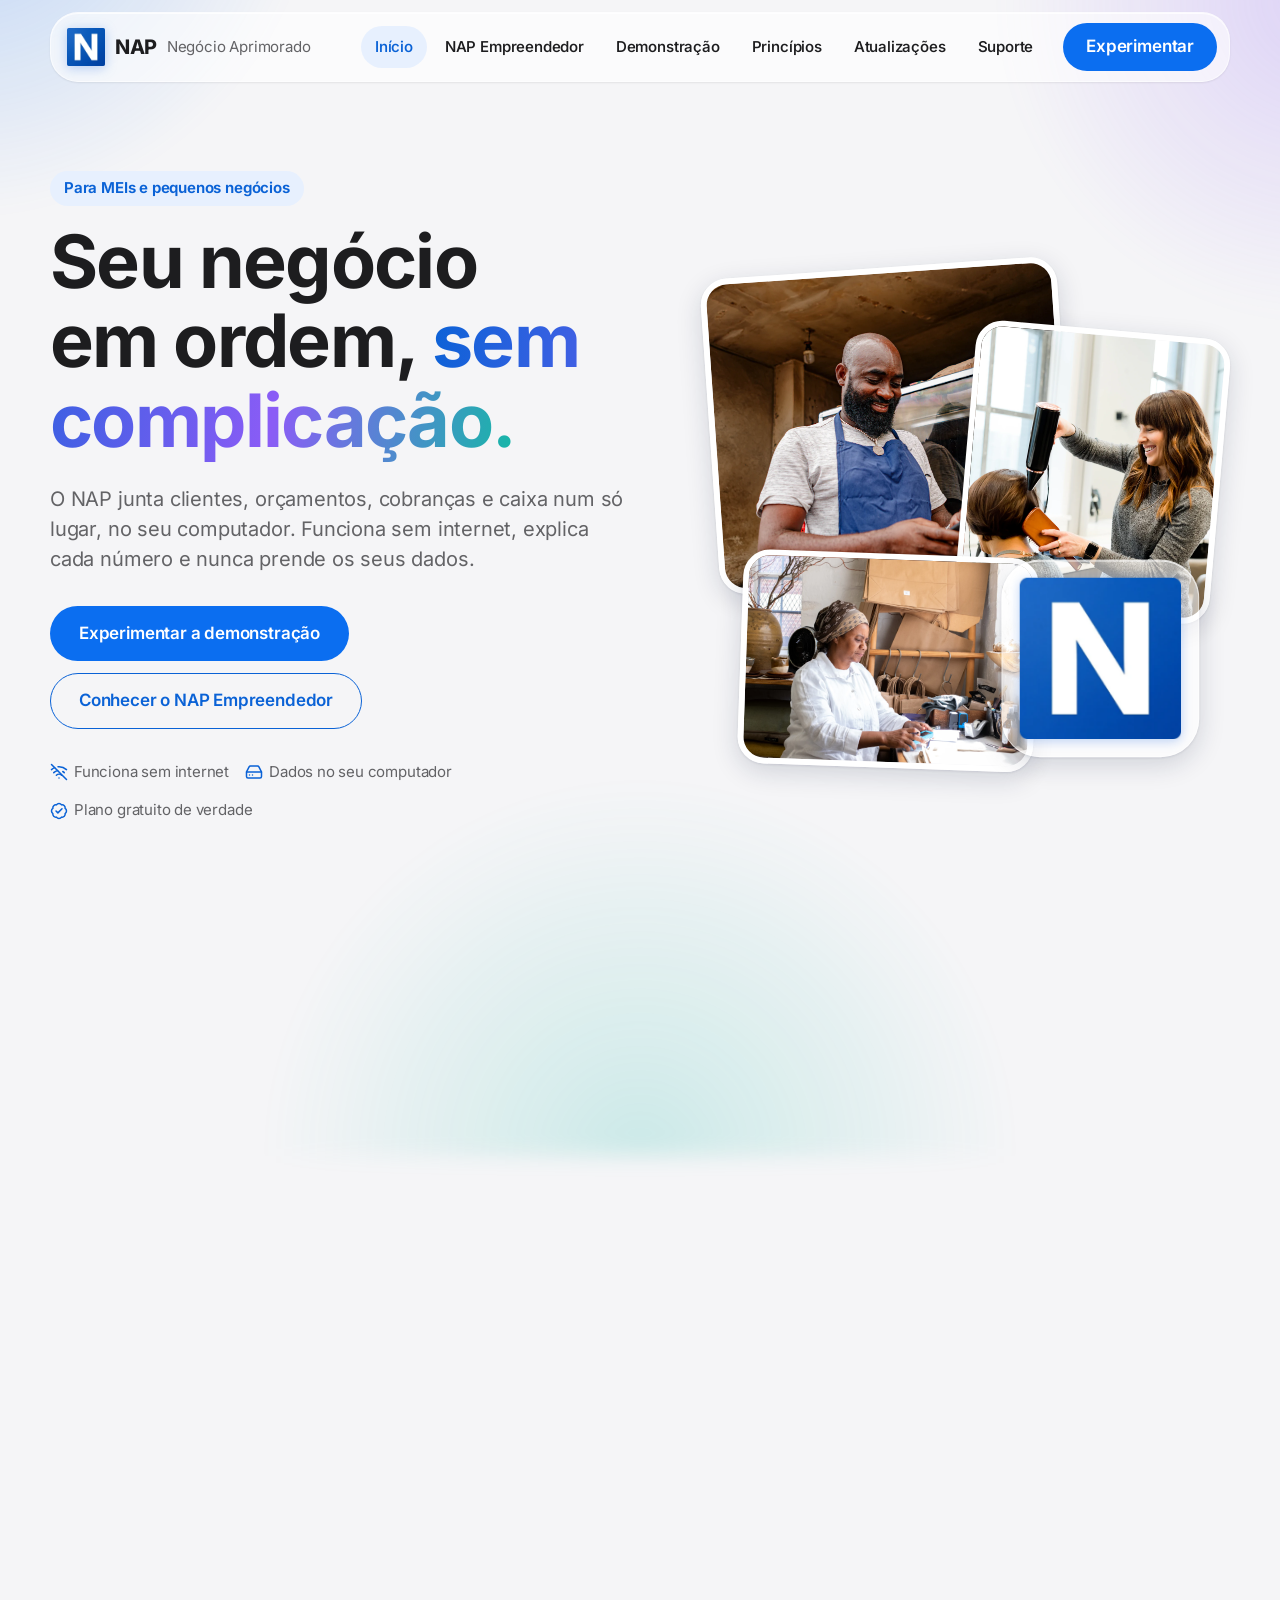
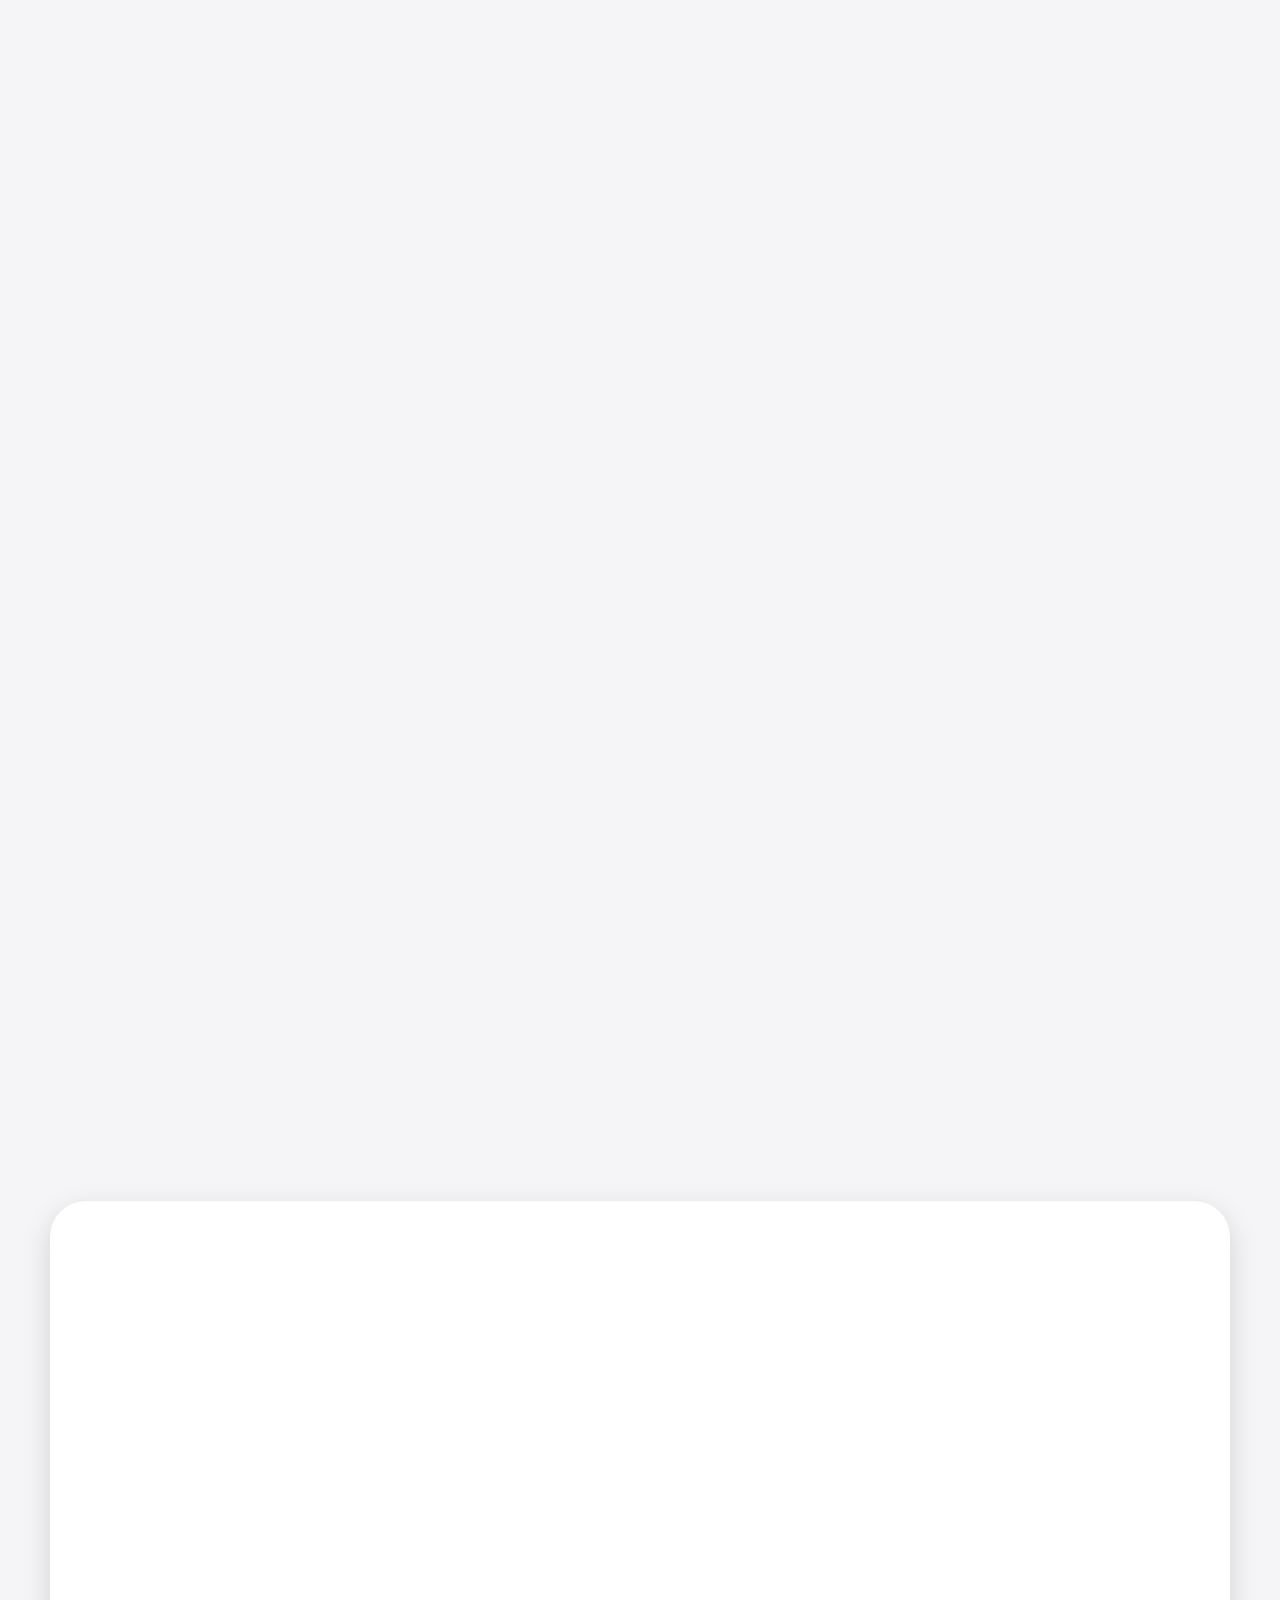
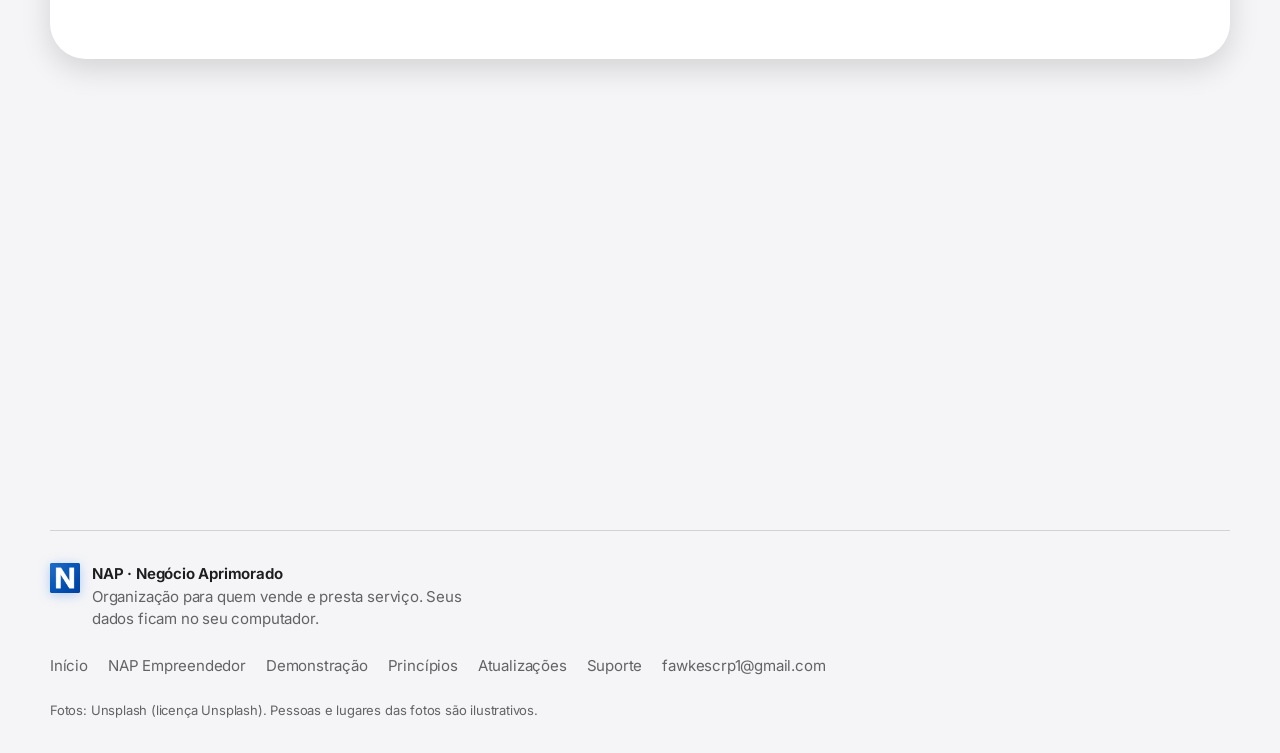
==== index.html @ 84f6a09a "Site do NAP (apresentacao, NAP Empreendedor, demonstracao em /demo/, principios, atualizacoes e supo" ====
<!doctype html>
<html lang="pt-BR">
  <head>
    <meta charset="UTF-8" />
    <meta http-equiv="Content-Security-Policy" content="default-src 'self'; script-src 'self' 'wasm-unsafe-eval' 'sha256-3RXKwsN7cC6IiYyDu8Ceg/vYCyErxrEmhCwcOzkN9+c='; style-src 'self'; style-src-attr 'unsafe-inline'; img-src 'self' data:; font-src 'self'; connect-src 'self'; worker-src 'self' blob:; object-src 'none'; base-uri 'none'; form-action 'self'" />
    <meta name="referrer" content="no-referrer" />
    <meta name="viewport" content="width=device-width, initial-scale=1, viewport-fit=cover" />
    <meta name="description" content="NAP, Negócio Aprimorado: clientes, orçamentos, cobranças e caixa para MEIs e pequenos negócios, no seu computador e sem complicação." />
    <meta name="color-scheme" content="light dark" />
    <meta name="theme-color" content="#f4f5f7" media="(prefers-color-scheme: light)" />
    <meta name="theme-color" content="#0d0e11" media="(prefers-color-scheme: dark)" />
    <link rel="icon" type="image/png" href="./favicon-64.png" />
    <link rel="apple-touch-icon" href="./apple-touch-icon.png" />
    <title>NAP · Negócio Aprimorado</title>
    <script>
      ;(function () {
        try {
          var escuro = window.matchMedia && window.matchMedia('(prefers-color-scheme: dark)').matches
          document.documentElement.dataset.theme = escuro ? 'dark' : 'light'
        } catch (e) {}
      })()
    </script>
    <script type="module" crossorigin src="./assets/index-DpT2tHZf.js"></script>
    <link rel="stylesheet" crossorigin href="./assets/index-BWjbmTb3.css">
  </head>
  <body>
    <div id="raiz"></div>
    <noscript>O site do NAP precisa de JavaScript. Ative o JavaScript no navegador e recarregue a página.</noscript>
  </body>
</html>
---- assets/index-BWjbmTb3.css ----
@font-face{font-family:Inter Variable;font-style:normal;font-display:swap;font-weight:100 900;src:url(./inter-latin-ext-wght-normal-DO1Apj_S.woff2)format("woff2-variations");unicode-range:U+100-2BA,U+2BD-2C5,U+2C7-2CC,U+2CE-2D7,U+2DD-2FF,U+304,U+308,U+329,U+1D00-1DBF,U+1E00-1E9F,U+1EF2-1EFF,U+2020,U+20A0-20AB,U+20AD-20C0,U+2113,U+2C60-2C7F,U+A720-A7FF}@font-face{font-family:Inter Variable;font-style:normal;font-display:swap;font-weight:100 900;src:url(./inter-latin-wght-normal-Dx4kXJAl.woff2)format("woff2-variations");unicode-range:U+??,U+131,U+152-153,U+2BB-2BC,U+2C6,U+2DA,U+2DC,U+304,U+308,U+329,U+2000-206F,U+20AC,U+2122,U+2191,U+2193,U+2212,U+2215,U+FEFF,U+FFFD}:root{--lightningcss-light:initial;--lightningcss-dark: ;color-scheme:light;--color-bg:#f5f5f7;--color-surface:#fff;--color-surface-2:#e8e8ed;--color-border:#d2d2d7;--color-border-strong:#7d7d82;--color-text:#1d1d1f;--color-text-muted:#636366;--color-accent:#0b6ef0;--color-accent-hover:#095bc7;--color-on-accent:#fff;--color-accent-text:#0a62d6;--color-accent-soft:#e7f0fe;--color-focus:#0b6ef0;--color-segment-active:#fff;--color-success:#0b6b3a;--color-success-bg:#e3f4ea;--color-warning:#7a4d00;--color-warning-bg:#fff1d1;--color-danger:#b3261e;--color-danger-bg:#fce8e6;--color-danger-solid:#b3261e;--color-on-danger:#fff;--color-info:#1b54b0;--color-info-bg:#e5eefb;--glass-bg:#ffffff94;--glass-border:#ffffff8c;--glass-highlight:#ffffffbf;--color-ambient-a:#b9d2ff;--color-ambient-b:#dccaff;--color-ambient-c:#b8ecdc;--shadow-sm:0 1px 2px #00000014;--shadow-md:0 10px 30px #00000024;--shadow-float:0 8px 28px #141e3c29, 0 1px 3px #141e3c1a;--font-sans:"Inter Variable", "Inter", -apple-system, BlinkMacSystemFont, "SF Pro Text", "Segoe UI Variable Text", "Segoe UI", system-ui, Roboto, "Helvetica Neue", Arial, sans-serif;--fs-xs:.8125rem;--fs-sm:.9375rem;--fs-md:1.0625rem;--fs-lg:1.3125rem;--fs-xl:1.75rem;--fs-title:2.125rem;--fs-display:2.5rem;--fs-number:2.5rem;--ls-body:-.011em;--ls-heading:-.022em;--sp-1:.25rem;--sp-2:.5rem;--sp-3:.75rem;--sp-4:1rem;--sp-5:1.5rem;--sp-6:2rem;--sp-7:3rem;--sp-8:4rem;--sp-card:1.5rem;--radius-sm:10px;--radius-md:16px;--radius-lg:24px;--radius-pill:980px;--ease:cubic-bezier(.4, 0, .6, 1);--ease-out:cubic-bezier(0, 0, .2, 1);--dur-fast:.24s;--dur:.32s;--dur-enter:.5s;--stagger:60ms;--ease-spring:cubic-bezier(.34, 1.56, .64, 1);--dur-press:90ms;--dur-pop:.42s;--tap:44px;--sidebar-w:264px;--sidebar-w-collapsed:88px;--topbar-h:52px;--bottomnav-h:60px;--content-max:64rem}:root[data-theme=dark]{--lightningcss-light: ;--lightningcss-dark:initial;color-scheme:dark;--color-bg:#000;--color-surface:#1c1c1e;--color-surface-2:#2c2c2e;--color-border:#38383a;--color-border-strong:#8e8e93;--color-text:#f5f5f7;--color-text-muted:#a1a1a6;--color-accent:#0b6ef0;--color-accent-hover:#095bc7;--color-on-accent:#fff;--color-accent-text:#4da3ff;--color-accent-soft:#0b2a52;--color-focus:#4da3ff;--color-segment-active:#636366;--color-success:#6fd9a0;--color-success-bg:#12291d;--color-warning:#f4c766;--color-warning-bg:#2e2410;--color-danger:#ff9c94;--color-danger-bg:#331715;--color-danger-solid:#ff8a80;--color-on-danger:#2b0a08;--color-info:#9cc3ff;--color-info-bg:#14253f;--glass-bg:#1c1c1e8c;--glass-border:#ffffff29;--glass-highlight:#ffffff38;--color-ambient-a:#0f3a7a;--color-ambient-b:#3b1f73;--color-ambient-c:#0b4a43;--shadow-sm:0 1px 2px #00000080;--shadow-md:0 10px 30px #0009;--shadow-float:0 10px 32px #0000008c, 0 1px 3px #00000080}.mascote{transform-origin:50% 100%;-webkit-user-select:none;user-select:none;will-change:transform;flex:none;place-items:center;display:inline-grid}.mascote img{pointer-events:none;filter:drop-shadow(0 2px 6px #0b5cde47);width:100%;height:100%;display:block}@media (prefers-reduced-motion:no-preference){.mascote img{animation:4.6s ease-in-out infinite mascote-flutua}.mascote--troca{animation:.52s cubic-bezier(.3,.7,.4,1) both mascote-troca}.mascote--dormindo:not(.mascote--troca){animation:3.2s ease-in-out infinite mascote-respira}.mascote:hover:not(.mascote--troca):not(.mascote--dormindo){animation:.9s ease-in-out infinite alternate mascote-atento}}@keyframes mascote-troca{0%{transform:scale(1)}22%{transform:scale(1.16,.8)translateY(2%)}42%{transform:scale(1.22,.72)translateY(3%)}62%{transform:scale(.86,1.18)translateY(-6%)}80%{transform:scale(1.06,.95)}to{transform:scale(1)}}@keyframes mascote-respira{50%{transform:scale(1.03,.96)}}@keyframes mascote-atento{to{transform:translateY(-4%)scale(.98,1.03)}}@keyframes mascote-flutua{0%,to{translate:0 2%;rotate:-1.2deg}50%{translate:0 -6%;rotate:1.2deg}}*,:before,:after{box-sizing:border-box}html{-webkit-text-size-adjust:100%;scroll-padding-top:96px}body{background:var(--color-bg);min-height:100vh;color:var(--color-text);font-family:var(--font-sans);font-size:var(--fs-md);letter-spacing:var(--ls-body);-webkit-font-smoothing:antialiased;margin:0;line-height:1.5;overflow-x:hidden}body:before{content:"";z-index:-1;background:radial-gradient(40vmax 40vmax at 12% 8%, color-mix(in srgb, var(--color-accent) 26%, transparent), transparent 70%), radial-gradient(36vmax 36vmax at 88% 18%, #8b5cf638, transparent 70%), radial-gradient(42vmax 42vmax at 50% 100%, #14b8a62e, transparent 70%);filter:blur(10px);position:fixed;inset:-20vmax}@media (prefers-reduced-motion:no-preference){body:before{animation:28s ease-in-out infinite alternate manchas}}@keyframes manchas{to{transform:translate(3vmax,-2vmax)scale(1.06)}}h1,h2,h3,summary{text-wrap:balance}body{text-wrap:pretty}h1,h2,h3{letter-spacing:var(--ls-heading);margin:0;line-height:1.08}h1{font-size:clamp(2.4rem,6.2vw,4.6rem);font-weight:700}h2{font-size:clamp(1.7rem,3.6vw,2.6rem);font-weight:700}h3{font-size:1.15rem;font-weight:650}p{margin:0}a{color:var(--color-accent-text)}img{max-width:100%}.oculto{clip:rect(0 0 0 0);white-space:nowrap;width:1px;height:1px;position:absolute;overflow:hidden}.pular{z-index:100;background:var(--color-accent);color:var(--color-on-accent);border-radius:12px;padding:10px 16px;position:absolute;top:-60px;left:12px}.pular:focus{top:12px}:focus-visible{outline:3px solid var(--color-focus);outline-offset:3px}.destaque{background:linear-gradient(100deg, var(--color-accent-text), #8b5cf6 60%, #14b8a6);color:#0000;-webkit-background-clip:text;background-clip:text}.topo{z-index:50;align-items:center;gap:var(--sp-4);border:1px solid var(--glass-border);background:var(--glass-bg);-webkit-backdrop-filter:blur(22px)saturate(1.6);width:min(1180px,100% - 24px);box-shadow:inset 0 1px 0 var(--glass-highlight), var(--shadow-sm);border-radius:28px;margin:12px auto 0;padding:10px 12px 10px 16px;transition:box-shadow .24s;display:flex;position:sticky;top:12px}.topo--rolou{box-shadow:inset 0 1px 0 var(--glass-highlight), var(--shadow-float)}.marca{color:var(--color-text);align-items:center;gap:10px;text-decoration:none;display:inline-flex}.marca__nome{letter-spacing:-.02em;font-size:1.25rem;font-weight:750}.marca__sub{color:var(--color-text-muted);font-size:var(--fs-sm)}.menu{gap:4px;margin-left:auto;display:flex}.menu__item{color:var(--color-text);font-size:var(--fs-sm);white-space:nowrap;border-radius:999px;padding:10px 14px;font-weight:550;text-decoration:none;transition:background-color .2s,color .2s}@media (min-width:1061px) and (max-width:1180px){.menu__item{padding:10px}}.menu__item:hover{background:color-mix(in srgb, var(--color-text) 8%, transparent)}.menu__item[aria-current=page]{background:var(--color-accent-soft);color:var(--color-accent-text)}.topo__abrir{width:44px;height:44px;color:var(--color-text);cursor:pointer;background:0 0;border:0;border-radius:999px;place-items:center;margin-left:auto;display:none}@media (max-width:980px){.marca__sub{display:none}}@media (max-width:1060px){.topo{flex-wrap:wrap}.topo__abrir{display:grid}.topo .topo__acao{display:none}.menu{flex-direction:column;flex-basis:100%;margin:4px 0 2px;display:none}.topo--aberto .menu{display:flex}.menu__item{font-size:var(--fs-md);padding:14px 16px}}.botao{min-height:44px;font-size:var(--fs-md);text-align:center;cursor:pointer;border:1px solid #0000;border-radius:999px;justify-content:center;align-items:center;gap:8px;padding:10px 22px;font-weight:600;text-decoration:none;transition:transform .42s cubic-bezier(.34,1.56,.64,1),box-shadow .24s,background-color .24s;display:inline-flex}.botao--grande{min-height:54px;padding:14px 28px;font-size:1.06rem}.botao--primario{background:var(--color-accent);color:var(--color-on-accent)}.botao--secundario{border-color:var(--color-accent-text);color:var(--color-accent-text)}@media (prefers-reduced-motion:no-preference){.botao:hover{transform:translateY(-2px)}.botao--primario:hover{box-shadow:0 12px 28px -10px color-mix(in srgb, var(--color-accent) 75%, transparent)}.botao:active{transition-duration:90ms;transform:scale(.95)}}.acoes{gap:var(--sp-3);flex-wrap:wrap;display:flex}.acoes--centro{justify-content:center}.selo{margin-bottom:var(--sp-4);background:var(--color-accent-soft);color:var(--color-accent-text);font-size:var(--fs-sm);border-radius:999px;padding:6px 14px;font-weight:650;display:inline-block}main{outline:none;width:min(1180px,100% - 32px);margin:0 auto}.heroi{grid-template-columns:1.1fr 1fr;align-items:center;gap:clamp(2rem,5vw,4rem);min-height:min(760px,100vh - 90px);padding:clamp(3rem,7vw,6rem) 0 3rem;display:grid}.heroi__lead,.cabeca__lead,.faixa__lead{max-width:38rem;margin-top:var(--sp-5);color:var(--color-text-muted);font-size:clamp(1.05rem,1.6vw,1.25rem)}.heroi .acoes{margin-top:var(--sp-6)}.garantias{gap:var(--sp-4);margin:var(--sp-6) 0 0;color:var(--color-text-muted);font-size:var(--fs-sm);flex-wrap:wrap;padding:0;list-style:none;display:flex}.garantias li{align-items:center;gap:6px;display:inline-flex}.garantias svg{color:var(--color-accent-text)}.heroi__palco{aspect-ratio:1;justify-self:center;width:100%;max-width:560px;position:relative}.foto{object-fit:cover;border:6px solid var(--color-surface);box-shadow:var(--shadow-float);border-radius:28px;position:absolute}.foto--a{width:70%;height:62%;top:0;left:0;transform:rotate(-4deg)}.foto--b{width:50%;height:56%;top:12%;right:0;transform:rotate(5deg)}.foto--c{width:58%;height:42%;bottom:2%;left:6%;transform:rotate(2deg)}@media (prefers-reduced-motion:no-preference){.foto--a{animation:9s ease-in-out infinite alternate flutua}.foto--b{animation:11s ease-in-out -3s infinite alternate flutua}.foto--c{animation:10s ease-in-out -6s infinite alternate flutua}}@keyframes flutua{to{translate:0 -12px}}.heroi__mascote{border:1px solid var(--glass-border);background:var(--glass-bg);-webkit-backdrop-filter:blur(20px)saturate(1.5);box-shadow:inset 0 1px 0 var(--glass-highlight), var(--shadow-float);border-radius:40px;place-items:center;padding:18px;display:grid;position:absolute;bottom:4%;right:4%}@media (max-width:860px){.heroi{grid-template-columns:1fr;min-height:auto;padding-top:2.5rem}.heroi__palco{max-width:440px}}.cabeca{text-align:center;max-width:52rem;margin:0 auto;padding:clamp(3rem,8vw,6rem) 0 2rem}.cabeca .cabeca__lead{margin-inline:auto}.cabeca .acoes{margin-top:var(--sp-6)}.secao{padding:clamp(2.5rem,6vw,4.5rem) 0}.secao>h2{margin-bottom:var(--sp-6);text-align:center}.secao--estreita{max-width:52rem;margin:0 auto}.faixa{text-align:center;padding:clamp(2.5rem,6vw,4.5rem) 0}.faixa__lead{margin-inline:auto}.mosaico{gap:var(--sp-4);margin-top:var(--sp-7);grid-template-columns:repeat(4,1fr);display:grid}.mosaico img{aspect-ratio:3/4;object-fit:cover;width:100%;box-shadow:var(--shadow-md);border-radius:24px}.mosaico img:nth-child(2n){margin-top:2.5rem}@media (max-width:760px){.mosaico{grid-template-columns:repeat(2,1fr)}}.cartoes{gap:var(--sp-4);grid-template-columns:repeat(auto-fit,minmax(min(100%,20rem),1fr));display:grid}.cartoes--4{grid-template-columns:repeat(auto-fit,minmax(min(100%,15rem),1fr))}.cartao{gap:var(--sp-3);border:1px solid var(--color-border);background:var(--color-surface);box-shadow:var(--shadow-sm);border-radius:24px;flex-direction:column;padding:1.6rem;transition:transform .42s cubic-bezier(.34,1.56,.64,1),box-shadow .24s,opacity .7s cubic-bezier(.2,.8,.2,1),filter .7s cubic-bezier(.2,.8,.2,1);display:flex}@media (prefers-reduced-motion:no-preference){.cartao:hover{box-shadow:var(--shadow-float);transform:translateY(-4px)}}.cartao p{color:var(--color-text-muted);font-size:var(--fs-sm)}.cartao .botao{align-self:flex-start;margin-top:auto}.cartao--destaque{border-color:color-mix(in srgb, var(--color-accent) 45%, var(--color-border));background:linear-gradient(160deg, var(--color-accent-soft), var(--color-surface) 70%)}.cartao__icone{background:linear-gradient(140deg, var(--color-accent), #6d5df6);color:#fff;width:48px;height:48px;box-shadow:0 10px 22px -12px var(--color-accent);border-radius:16px;place-items:center;display:grid}.passos{gap:var(--sp-5);grid-template-columns:repeat(3,1fr);margin:0;padding:0;list-style:none;display:grid}.passos li{gap:var(--sp-2);background:var(--color-surface);border-radius:24px;flex-direction:column;padding:1.6rem;display:flex}.passos p{color:var(--color-text-muted)}.passos__n{width:44px;height:44px;margin-bottom:var(--sp-2);background:var(--color-accent);color:var(--color-on-accent);border-radius:999px;place-items:center;font-weight:750;display:grid}@media (max-width:760px){.passos{grid-template-columns:1fr}}.banda{background:var(--color-surface);box-shadow:var(--shadow-md);border-radius:36px;grid-template-columns:1fr 1fr;align-items:center;gap:clamp(1.5rem,5vw,4rem);margin:clamp(2rem,5vw,4rem) 0;padding:clamp(1.25rem,3vw,2rem);display:grid}.banda img{aspect-ratio:4/3;object-fit:cover;border-radius:26px;width:100%}.banda>div{align-items:flex-start;gap:var(--sp-4);flex-direction:column;display:flex}.banda h2{align-items:center;gap:10px;display:inline-flex}.banda p{color:var(--color-text-muted)}.banda--invertida img{order:2}.nota{font-size:var(--fs-sm)}@media (max-width:760px){.banda{grid-template-columns:1fr}.banda--invertida img{order:0}}.lista-check,.lista-numerada{color:var(--color-text);gap:10px;margin:0;padding-left:1.3rem;display:grid}.lista-check li::marker{content:"✓  ";color:var(--color-accent-text);font-weight:700}.chamada{align-items:center;gap:var(--sp-4);background:linear-gradient(135deg, var(--color-accent), #6d5df6 60%, #0ea5a4);color:#fff;text-align:center;border-radius:40px;flex-direction:column;margin:clamp(2rem,5vw,4rem) 0;padding:clamp(2.5rem,6vw,4.5rem) 1.5rem;display:flex}.chamada p{opacity:.92;max-width:36rem}.chamada .botao--primario{color:#0b4fc2;background:#fff}.tabela{border:1px solid var(--color-border);background:var(--color-surface);border-radius:24px;overflow-x:auto}.tabela table{border-collapse:collapse;width:100%}.tabela th,.tabela td{border-bottom:1px solid var(--color-border);text-align:left;padding:14px 18px}.tabela td{text-align:center}.tabela thead th{color:var(--color-text-muted);font-size:var(--fs-sm)}.tabela thead th:not(:first-child){text-align:center}.tabela tbody th{font-weight:500}.tabela tr:last-child th,.tabela tr:last-child td{border-bottom:0}.tabela svg[aria-label=Incluído]{color:var(--color-success)}.tabela svg[aria-label=Não\ incluído]{color:var(--color-text-muted)}@media (max-width:600px){.tabela th,.tabela td{font-size:var(--fs-sm);padding:10px 8px}.tabela thead th:not(:first-child){font-size:.72rem}}.perguntas{gap:var(--sp-3);display:grid}.perguntas details{border:1px solid var(--color-border);background:var(--color-surface);border-radius:20px;transition:opacity .7s cubic-bezier(.2,.8,.2,1),filter .7s cubic-bezier(.2,.8,.2,1),transform .7s cubic-bezier(.2,.8,.2,1)}.perguntas summary{cursor:pointer;padding:18px 22px;font-weight:600;list-style:none}.perguntas summary:after{content:"+";float:right;color:var(--color-accent-text);font-size:1.3rem;line-height:1;transition:transform .3s cubic-bezier(.34,1.56,.64,1)}.perguntas details[open] summary:after{transform:rotate(45deg)}.perguntas details p{color:var(--color-text-muted);padding:0 22px 20px}.rodape{justify-content:space-between;gap:var(--sp-5);width:min(1180px,100% - 32px);padding-top:var(--sp-6);border-top:1px solid var(--color-border);color:var(--color-text-muted);font-size:var(--fs-sm);flex-wrap:wrap;margin:clamp(3rem,7vw,5rem) auto 2rem;display:flex}.rodape__marca{align-items:flex-start;gap:12px;max-width:26rem;display:flex}.rodape__nome{color:var(--color-text);font-weight:650}.rodape__links{flex-wrap:wrap;gap:8px 20px;display:flex}.rodape__links a{color:var(--color-text-muted);text-decoration:none}.rodape__links a:hover{color:var(--color-text)}.rodape__credito{font-size:var(--fs-xs);flex-basis:100%}@media (prefers-reduced-motion:no-preference){.pagina{animation:.64s cubic-bezier(.2,.8,.2,1) both blur-entra}.pagina--saindo{animation:.26s cubic-bezier(.4,0,1,1) both blur-sai}[data-revelar]{opacity:0;filter:blur(14px);transition:opacity .76s cubic-bezier(.2,.8,.2,1),filter .76s cubic-bezier(.2,.8,.2,1),transform .9s cubic-bezier(.2,.9,.25,1);transform:translateY(22px)scale(.985)}[data-revelar].visivel{opacity:1;filter:none;transform:none}.cartao.visivel:hover{transition-duration:.76s,.76s,.42s;transform:translateY(-4px)}.heroi__palco[data-revelar]{transform:translateY(26px)scale(.96)}}@keyframes blur-entra{0%{opacity:0;filter:blur(16px);transform:translateY(18px)}to{opacity:1;filter:none;transform:none}}@keyframes blur-sai{to{opacity:0;filter:blur(14px);transform:translateY(-10px)scale(.99)}}.tempo{gap:22px;margin:0;padding:0 0 0 22px;list-style:none;display:grid;position:relative}.tempo:before{content:"";background:linear-gradient(var(--color-accent), color-mix(in srgb, var(--color-accent) 10%, transparent));border-radius:2px;width:2px;position:absolute;top:8px;bottom:8px;left:5px}.tempo__item{border:1px solid var(--color-border);background:var(--color-surface);border-radius:24px;gap:12px;padding:24px;display:grid;position:relative}.tempo__item:before{content:"";background:var(--color-accent);width:12px;height:12px;box-shadow:0 0 0 5px var(--color-accent-soft);border-radius:50%;position:absolute;top:30px;left:-23px}.tempo__item h2{font-size:clamp(1.25rem,2.6vw,1.6rem)}.tempo__cabeca{color:var(--color-text-muted);font-size:var(--fs-sm);flex-wrap:wrap;align-items:center;gap:8px 14px;display:flex}.tempo__versao{background:var(--color-accent-soft);color:var(--color-accent-text);border-radius:999px;align-items:center;gap:6px;padding:4px 12px;font-weight:650;display:inline-flex}.tempo__lista{gap:8px;margin:0;padding-left:1.2rem;display:grid}.tempo__dados{flex-wrap:wrap;gap:8px;margin:0;padding:0;list-style:none;display:flex}.tempo__dados li{border:1px solid var(--color-border);color:var(--color-text-muted);font-size:var(--fs-sm);border-radius:999px;padding:4px 12px}@media (max-width:600px){.tempo__item{padding:18px}}
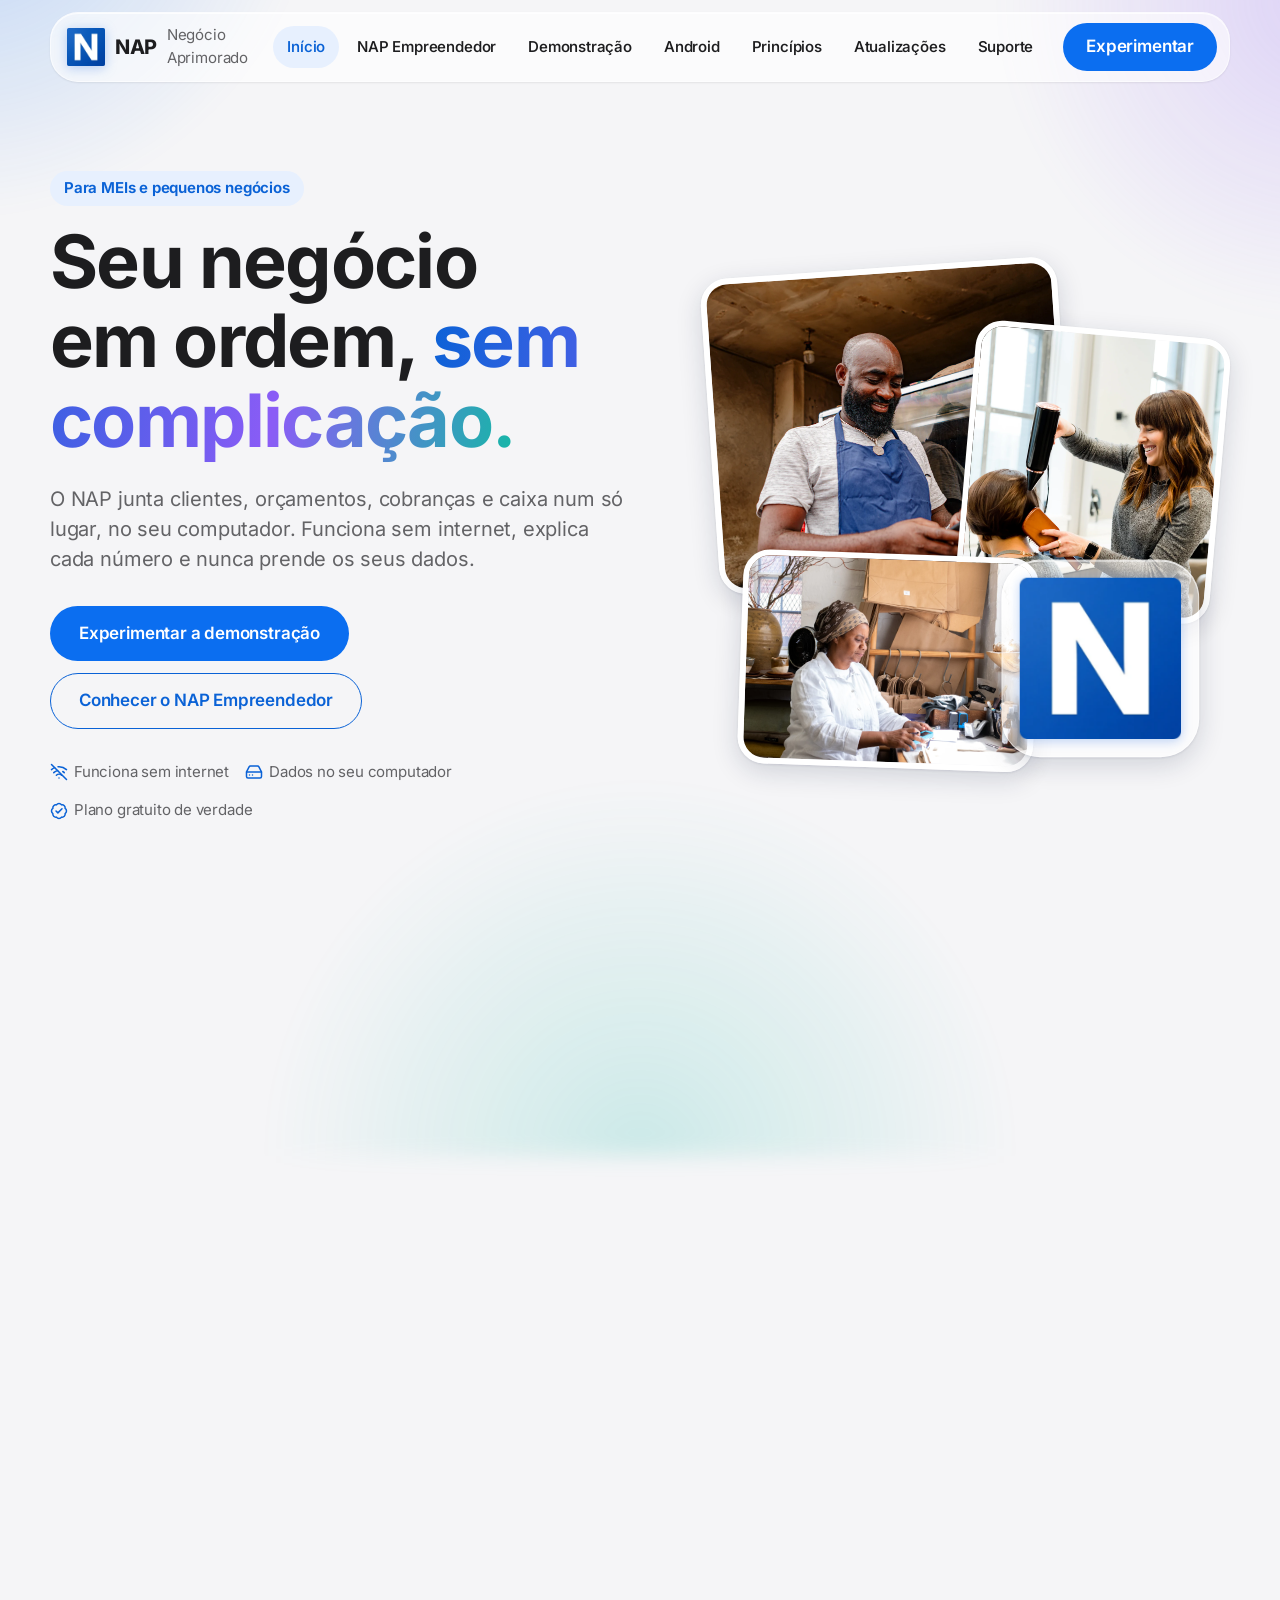
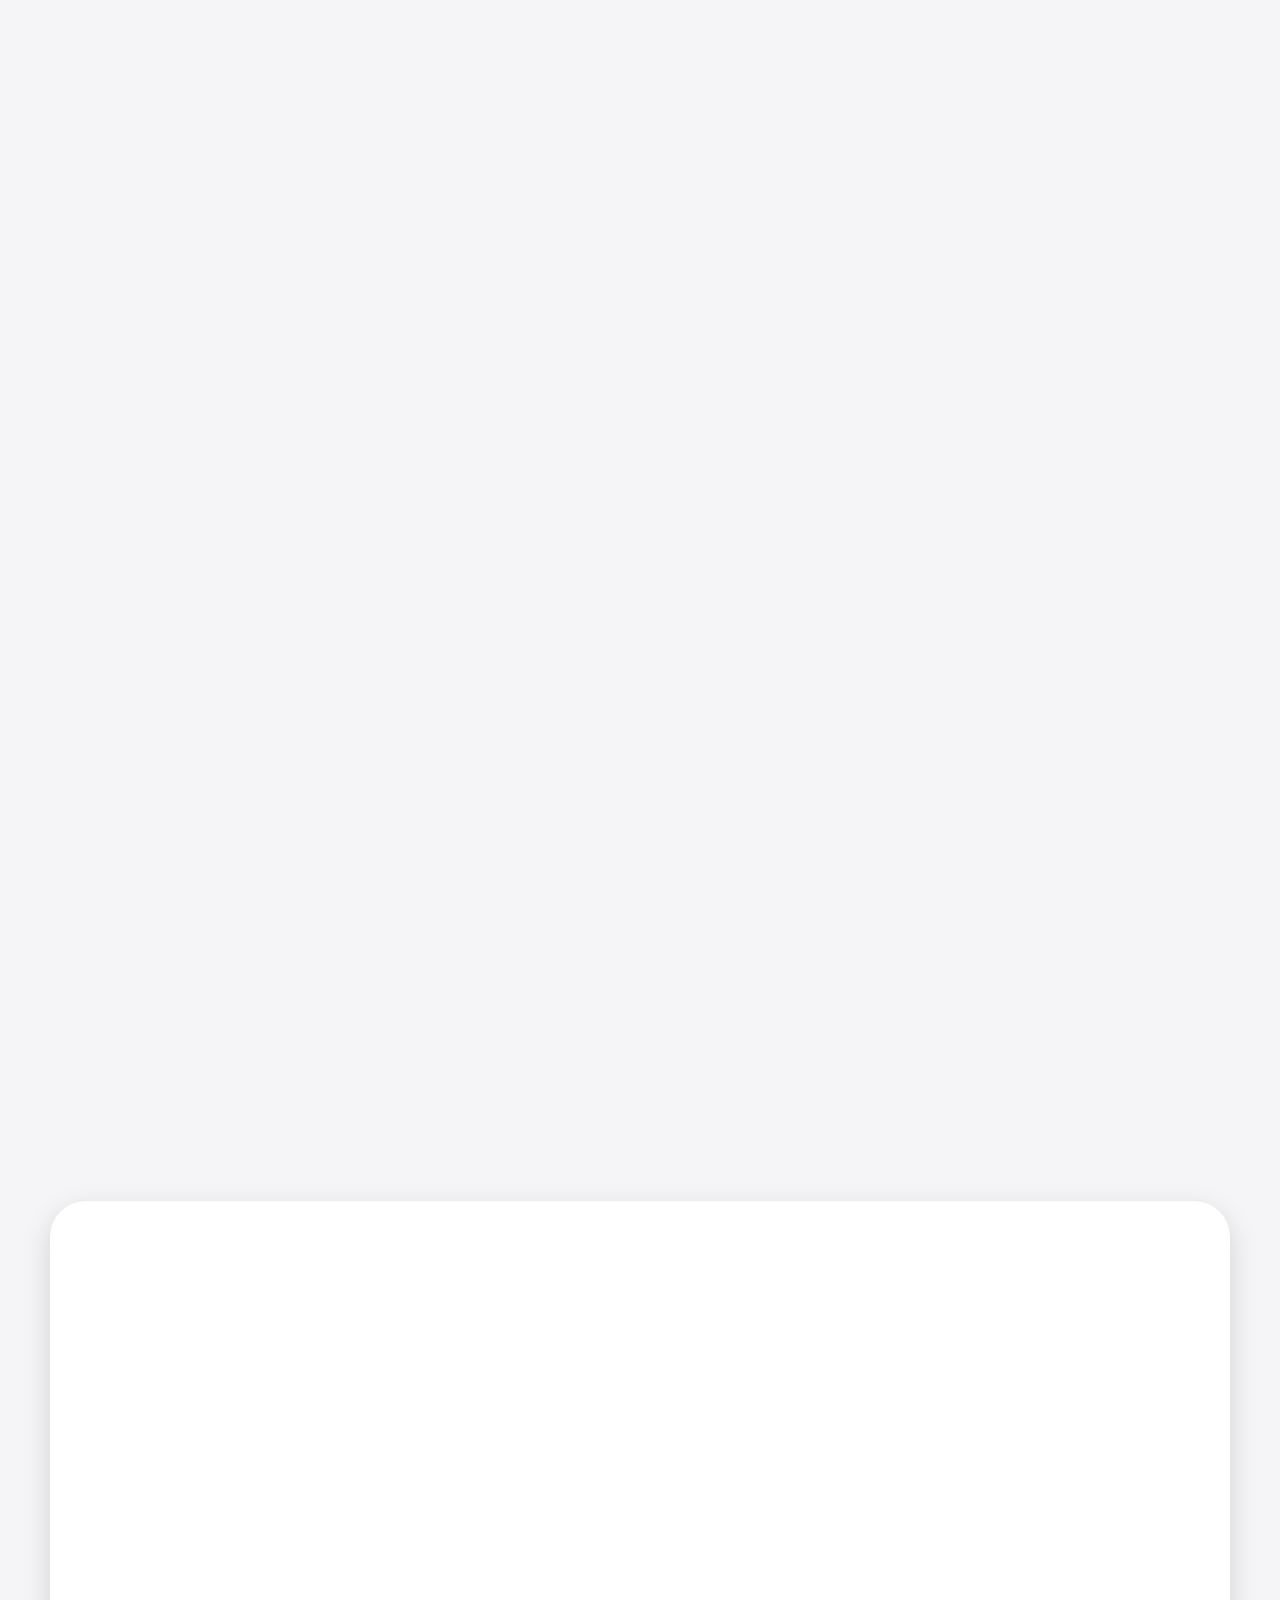
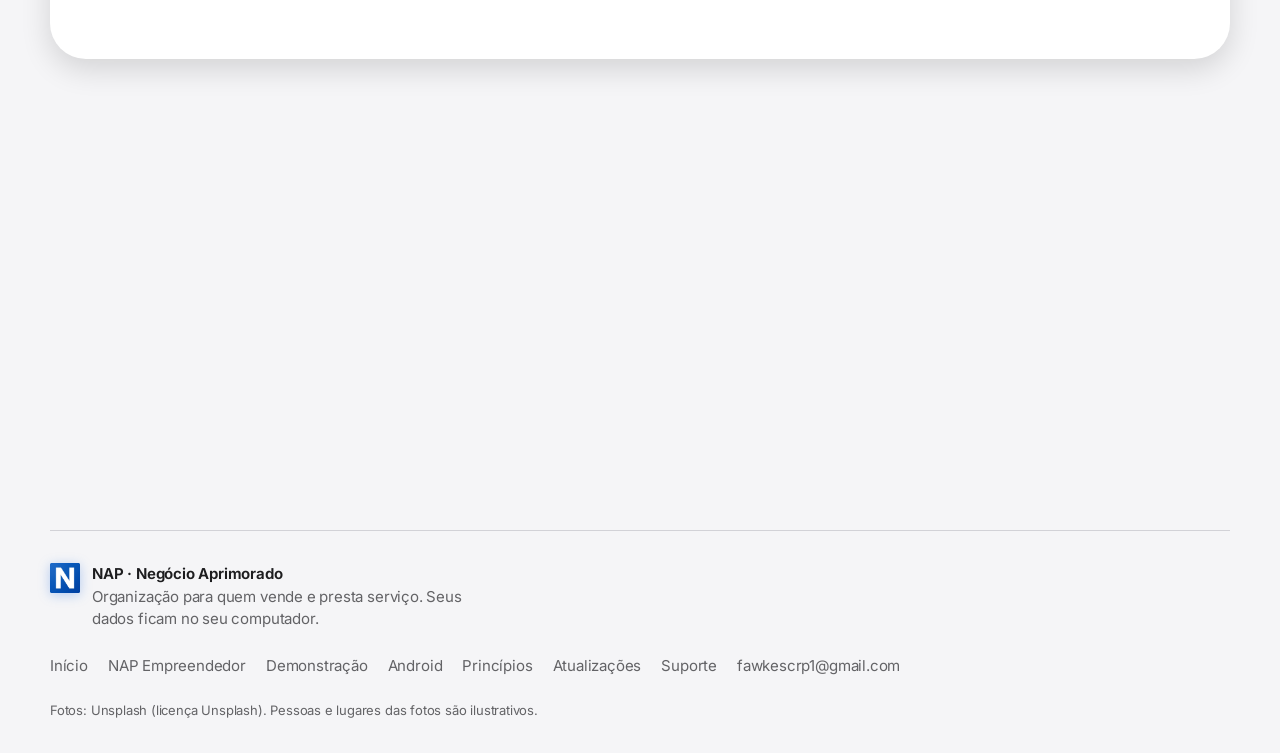
==== commit 689bcda9: "Site: aba Android (em breve, com telas em moldura de celular), atualizacoes 0.7.2 e reacao ao mouse " ====
--- a/index.html
+++ b/index.html
@@ -20,8 +20,8 @@
         } catch (e) {}
       })()
     </script>
-    <script type="module" crossorigin src="./assets/index-DpT2tHZf.js"></script>
-    <link rel="stylesheet" crossorigin href="./assets/index-BWjbmTb3.css">
+    <script type="module" crossorigin src="./assets/index-D03T4zHF.js"></script>
+    <link rel="stylesheet" crossorigin href="./assets/index-DUmxbZgq.css">
   </head>
   <body>
     <div id="raiz"></div>
--- a/assets/index-DUmxbZgq.css
+++ b/assets/index-DUmxbZgq.css
@@ -0,0 +1 @@
+@font-face{font-family:Inter Variable;font-style:normal;font-display:swap;font-weight:100 900;src:url(./inter-latin-ext-wght-normal-DO1Apj_S.woff2)format("woff2-variations");unicode-range:U+100-2BA,U+2BD-2C5,U+2C7-2CC,U+2CE-2D7,U+2DD-2FF,U+304,U+308,U+329,U+1D00-1DBF,U+1E00-1E9F,U+1EF2-1EFF,U+2020,U+20A0-20AB,U+20AD-20C0,U+2113,U+2C60-2C7F,U+A720-A7FF}@font-face{font-family:Inter Variable;font-style:normal;font-display:swap;font-weight:100 900;src:url(./inter-latin-wght-normal-Dx4kXJAl.woff2)format("woff2-variations");unicode-range:U+??,U+131,U+152-153,U+2BB-2BC,U+2C6,U+2DA,U+2DC,U+304,U+308,U+329,U+2000-206F,U+20AC,U+2122,U+2191,U+2193,U+2212,U+2215,U+FEFF,U+FFFD}:root{--lightningcss-light:initial;--lightningcss-dark: ;color-scheme:light;--color-bg:#f5f5f7;--color-surface:#fff;--color-surface-2:#e8e8ed;--color-border:#d2d2d7;--color-border-strong:#7d7d82;--color-text:#1d1d1f;--color-text-muted:#636366;--color-accent:#0b6ef0;--color-accent-hover:#095bc7;--color-on-accent:#fff;--color-accent-text:#0a62d6;--color-accent-soft:#e7f0fe;--color-focus:#0b6ef0;--color-segment-active:#fff;--color-success:#0b6b3a;--color-success-bg:#e3f4ea;--color-warning:#7a4d00;--color-warning-bg:#fff1d1;--color-danger:#b3261e;--color-danger-bg:#fce8e6;--color-danger-solid:#b3261e;--color-on-danger:#fff;--color-info:#1b54b0;--color-info-bg:#e5eefb;--glass-bg:#ffffff94;--glass-border:#ffffff8c;--glass-highlight:#ffffffbf;--color-ambient-a:#b9d2ff;--color-ambient-b:#dccaff;--color-ambient-c:#b8ecdc;--shadow-sm:0 1px 2px #00000014;--shadow-md:0 10px 30px #00000024;--shadow-float:0 8px 28px #141e3c29, 0 1px 3px #141e3c1a;--font-sans:"Inter Variable", "Inter", -apple-system, BlinkMacSystemFont, "SF Pro Text", "Segoe UI Variable Text", "Segoe UI", system-ui, Roboto, "Helvetica Neue", Arial, sans-serif;--fs-xs:.8125rem;--fs-sm:.9375rem;--fs-md:1.0625rem;--fs-lg:1.3125rem;--fs-xl:1.75rem;--fs-title:2.125rem;--fs-display:2.5rem;--fs-number:2.5rem;--ls-body:-.011em;--ls-heading:-.022em;--sp-1:.25rem;--sp-2:.5rem;--sp-3:.75rem;--sp-4:1rem;--sp-5:1.5rem;--sp-6:2rem;--sp-7:3rem;--sp-8:4rem;--sp-card:1.5rem;--radius-sm:10px;--radius-md:16px;--radius-lg:24px;--radius-pill:980px;--ease:cubic-bezier(.4, 0, .6, 1);--ease-out:cubic-bezier(0, 0, .2, 1);--dur-fast:.24s;--dur:.32s;--dur-enter:.5s;--stagger:60ms;--ease-spring:cubic-bezier(.34, 1.56, .64, 1);--dur-press:90ms;--dur-pop:.42s;--tap:44px;--sidebar-w:264px;--sidebar-w-collapsed:88px;--topbar-h:52px;--bottomnav-h:60px;--content-max:64rem}:root[data-theme=dark]{--lightningcss-light: ;--lightningcss-dark:initial;color-scheme:dark;--color-bg:#000;--color-surface:#1c1c1e;--color-surface-2:#2c2c2e;--color-border:#38383a;--color-border-strong:#8e8e93;--color-text:#f5f5f7;--color-text-muted:#a1a1a6;--color-accent:#0b6ef0;--color-accent-hover:#095bc7;--color-on-accent:#fff;--color-accent-text:#4da3ff;--color-accent-soft:#0b2a52;--color-focus:#4da3ff;--color-segment-active:#636366;--color-success:#6fd9a0;--color-success-bg:#12291d;--color-warning:#f4c766;--color-warning-bg:#2e2410;--color-danger:#ff9c94;--color-danger-bg:#331715;--color-danger-solid:#ff8a80;--color-on-danger:#2b0a08;--color-info:#9cc3ff;--color-info-bg:#14253f;--glass-bg:#1c1c1e8c;--glass-border:#ffffff29;--glass-highlight:#ffffff38;--color-ambient-a:#0f3a7a;--color-ambient-b:#3b1f73;--color-ambient-c:#0b4a43;--shadow-sm:0 1px 2px #00000080;--shadow-md:0 10px 30px #0009;--shadow-float:0 10px 32px #0000008c, 0 1px 3px #00000080}.mascote{transform-origin:50% 100%;-webkit-user-select:none;user-select:none;will-change:transform;flex:none;place-items:center;display:inline-grid}.mascote img{pointer-events:none;filter:drop-shadow(0 2px 6px #0b5cde47);width:100%;height:100%;display:block}@media (prefers-reduced-motion:no-preference){.mascote img{animation:4.6s ease-in-out infinite mascote-flutua}.mascote--troca{animation:.52s cubic-bezier(.3,.7,.4,1) both mascote-troca}.mascote--dormindo:not(.mascote--troca){animation:3.2s ease-in-out infinite mascote-respira}.mascote:hover:not(.mascote--troca):not(.mascote--dormindo){animation:.9s ease-in-out infinite alternate mascote-atento}}@keyframes mascote-troca{0%{transform:scale(1)}22%{transform:scale(1.16,.8)translateY(2%)}42%{transform:scale(1.22,.72)translateY(3%)}62%{transform:scale(.86,1.18)translateY(-6%)}80%{transform:scale(1.06,.95)}to{transform:scale(1)}}@keyframes mascote-respira{50%{transform:scale(1.03,.96)}}@keyframes mascote-atento{to{transform:translateY(-4%)scale(.98,1.03)}}@keyframes mascote-flutua{0%,to{translate:0 2%;rotate:-1.2deg}50%{translate:0 -6%;rotate:1.2deg}}*,:before,:after{box-sizing:border-box}html{-webkit-text-size-adjust:100%;scroll-padding-top:96px}body{background:var(--color-bg);min-height:100vh;color:var(--color-text);font-family:var(--font-sans);font-size:var(--fs-md);letter-spacing:var(--ls-body);-webkit-font-smoothing:antialiased;margin:0;line-height:1.5;overflow-x:hidden}body:before{content:"";z-index:-1;background:radial-gradient(40vmax 40vmax at 12% 8%, color-mix(in srgb, var(--color-accent) 26%, transparent), transparent 70%), radial-gradient(36vmax 36vmax at 88% 18%, #8b5cf638, transparent 70%), radial-gradient(42vmax 42vmax at 50% 100%, #14b8a62e, transparent 70%);filter:blur(10px);position:fixed;inset:-20vmax}@media (prefers-reduced-motion:no-preference){body:before{animation:28s ease-in-out infinite alternate manchas}}@keyframes manchas{to{transform:translate(3vmax,-2vmax)scale(1.06)}}h1,h2,h3,summary{text-wrap:balance}body{text-wrap:pretty}h1,h2,h3{letter-spacing:var(--ls-heading);margin:0;line-height:1.08}h1{font-size:clamp(2.4rem,6.2vw,4.6rem);font-weight:700}h2{font-size:clamp(1.7rem,3.6vw,2.6rem);font-weight:700}h3{font-size:1.15rem;font-weight:650}p{margin:0}a{color:var(--color-accent-text)}img{max-width:100%}.oculto{clip:rect(0 0 0 0);white-space:nowrap;width:1px;height:1px;position:absolute;overflow:hidden}.pular{z-index:100;background:var(--color-accent);color:var(--color-on-accent);border-radius:12px;padding:10px 16px;position:absolute;top:-60px;left:12px}.pular:focus{top:12px}:focus-visible{outline:3px solid var(--color-focus);outline-offset:3px}.destaque{background:linear-gradient(100deg, var(--color-accent-text), #8b5cf6 60%, #14b8a6);color:#0000;-webkit-background-clip:text;background-clip:text}.topo{z-index:50;align-items:center;gap:var(--sp-4);border:1px solid var(--glass-border);background:var(--glass-bg);-webkit-backdrop-filter:blur(22px)saturate(1.6);width:min(1180px,100% - 24px);box-shadow:inset 0 1px 0 var(--glass-highlight), var(--shadow-sm);border-radius:28px;margin:12px auto 0;padding:10px 12px 10px 16px;transition:box-shadow .24s;display:flex;position:sticky;top:12px}.topo--rolou{box-shadow:inset 0 1px 0 var(--glass-highlight), var(--shadow-float)}.marca{color:var(--color-text);align-items:center;gap:10px;text-decoration:none;display:inline-flex}.marca__nome{letter-spacing:-.02em;font-size:1.25rem;font-weight:750}.marca__sub{color:var(--color-text-muted);font-size:var(--fs-sm)}.menu{gap:4px;margin-left:auto;display:flex}.menu__item{color:var(--color-text);font-size:var(--fs-sm);white-space:nowrap;border-radius:999px;padding:10px 14px;font-weight:550;text-decoration:none;transition:background-color .2s,color .2s}@media (min-width:1141px) and (max-width:1260px){.menu__item{padding:10px}}.menu__item:hover{background:color-mix(in srgb, var(--color-text) 8%, transparent)}.menu__item[aria-current=page]{background:var(--color-accent-soft);color:var(--color-accent-text)}.topo__abrir{width:44px;height:44px;color:var(--color-text);cursor:pointer;background:0 0;border:0;border-radius:999px;place-items:center;margin-left:auto;display:none}@media (max-width:980px){.marca__sub{display:none}}@media (max-width:1140px){.topo{flex-wrap:wrap}.topo__abrir{display:grid}.topo .topo__acao{display:none}.menu{flex-direction:column;flex-basis:100%;margin:4px 0 2px;display:none}.topo--aberto .menu{display:flex}.menu__item{font-size:var(--fs-md);padding:14px 16px}}.botao{min-height:44px;font-size:var(--fs-md);text-align:center;cursor:pointer;border:1px solid #0000;border-radius:999px;justify-content:center;align-items:center;gap:8px;padding:10px 22px;font-weight:600;text-decoration:none;transition:transform .42s cubic-bezier(.34,1.56,.64,1),box-shadow .24s,background-color .24s;display:inline-flex}.botao--grande{min-height:54px;padding:14px 28px;font-size:1.06rem}.botao--primario{background:var(--color-accent);color:var(--color-on-accent)}.botao--secundario{border-color:var(--color-accent-text);color:var(--color-accent-text)}@media (prefers-reduced-motion:no-preference){.botao:hover{transform:translateY(-2px)}.botao--primario:hover{box-shadow:0 12px 28px -10px color-mix(in srgb, var(--color-accent) 75%, transparent)}.botao:active{transition-duration:90ms;transform:scale(.95)}}.acoes{gap:var(--sp-3);flex-wrap:wrap;display:flex}.acoes--centro{justify-content:center}.selo{margin-bottom:var(--sp-4);background:var(--color-accent-soft);color:var(--color-accent-text);font-size:var(--fs-sm);border-radius:999px;padding:6px 14px;font-weight:650;display:inline-block}main{outline:none;width:min(1180px,100% - 32px);margin:0 auto}.heroi{grid-template-columns:1.1fr 1fr;align-items:center;gap:clamp(2rem,5vw,4rem);min-height:min(760px,100vh - 90px);padding:clamp(3rem,7vw,6rem) 0 3rem;display:grid}.heroi__lead,.cabeca__lead,.faixa__lead{max-width:38rem;margin-top:var(--sp-5);color:var(--color-text-muted);font-size:clamp(1.05rem,1.6vw,1.25rem)}.heroi .acoes{margin-top:var(--sp-6)}.garantias{gap:var(--sp-4);margin:var(--sp-6) 0 0;color:var(--color-text-muted);font-size:var(--fs-sm);flex-wrap:wrap;padding:0;list-style:none;display:flex}.garantias li{align-items:center;gap:6px;display:inline-flex}.garantias svg{color:var(--color-accent-text)}.heroi__palco{aspect-ratio:1;justify-self:center;width:100%;max-width:560px;position:relative}.foto{object-fit:cover;border:6px solid var(--color-surface);box-shadow:var(--shadow-float);border-radius:28px;position:absolute}.foto--a{width:70%;height:62%;top:0;left:0;transform:rotate(-4deg)}.foto--b{width:50%;height:56%;top:12%;right:0;transform:rotate(5deg)}.foto--c{width:58%;height:42%;bottom:2%;left:6%;transform:rotate(2deg)}@media (prefers-reduced-motion:no-preference){.foto--a{animation:9s ease-in-out infinite alternate flutua}.foto--b{animation:11s ease-in-out -3s infinite alternate flutua}.foto--c{animation:10s ease-in-out -6s infinite alternate flutua}}@keyframes flutua{to{translate:0 -12px}}.heroi__mascote{border:1px solid var(--glass-border);background:var(--glass-bg);-webkit-backdrop-filter:blur(20px)saturate(1.5);box-shadow:inset 0 1px 0 var(--glass-highlight), var(--shadow-float);border-radius:40px;place-items:center;padding:18px;display:grid;position:absolute;bottom:4%;right:4%}@media (max-width:860px){.heroi{grid-template-columns:1fr;min-height:auto;padding-top:2.5rem}.heroi__palco{max-width:440px}}.cabeca{text-align:center;max-width:52rem;margin:0 auto;padding:clamp(3rem,8vw,6rem) 0 2rem}.cabeca .cabeca__lead{margin-inline:auto}.cabeca .acoes{margin-top:var(--sp-6)}.secao{padding:clamp(2.5rem,6vw,4.5rem) 0}.secao>h2{margin-bottom:var(--sp-6);text-align:center}.secao--estreita{max-width:52rem;margin:0 auto}.faixa{text-align:center;padding:clamp(2.5rem,6vw,4.5rem) 0}.faixa__lead{margin-inline:auto}.mosaico{gap:var(--sp-4);margin-top:var(--sp-7);grid-template-columns:repeat(4,1fr);display:grid}.mosaico img{aspect-ratio:3/4;object-fit:cover;width:100%;box-shadow:var(--shadow-md);border-radius:24px}.mosaico img:nth-child(2n){margin-top:2.5rem}@media (max-width:760px){.mosaico{grid-template-columns:repeat(2,1fr)}}.cartoes{gap:var(--sp-4);grid-template-columns:repeat(auto-fit,minmax(min(100%,20rem),1fr));display:grid}.cartoes--4{grid-template-columns:repeat(auto-fit,minmax(min(100%,15rem),1fr))}.cartao{gap:var(--sp-3);border:1px solid var(--color-border);background:var(--color-surface);box-shadow:var(--shadow-sm);border-radius:24px;flex-direction:column;padding:1.6rem;transition:transform .42s cubic-bezier(.34,1.56,.64,1),box-shadow .24s,opacity .7s cubic-bezier(.2,.8,.2,1),filter .7s cubic-bezier(.2,.8,.2,1);display:flex}@media (prefers-reduced-motion:no-preference){.cartao:hover{box-shadow:var(--shadow-float);transform:translateY(-4px)}}.cartao p{color:var(--color-text-muted);font-size:var(--fs-sm)}.cartao .botao{align-self:flex-start;margin-top:auto}.cartao--destaque{border-color:color-mix(in srgb, var(--color-accent) 45%, var(--color-border));background:linear-gradient(160deg, var(--color-accent-soft), var(--color-surface) 70%)}.cartao__icone{background:linear-gradient(140deg, var(--color-accent), #6d5df6);color:#fff;width:48px;height:48px;box-shadow:0 10px 22px -12px var(--color-accent);border-radius:16px;place-items:center;display:grid}.passos{gap:var(--sp-5);grid-template-columns:repeat(3,1fr);margin:0;padding:0;list-style:none;display:grid}.passos li{gap:var(--sp-2);background:var(--color-surface);border-radius:24px;flex-direction:column;padding:1.6rem;display:flex}.passos p{color:var(--color-text-muted)}.passos__n{width:44px;height:44px;margin-bottom:var(--sp-2);background:var(--color-accent);color:var(--color-on-accent);border-radius:999px;place-items:center;font-weight:750;display:grid}@media (max-width:760px){.passos{grid-template-columns:1fr}}.banda{background:var(--color-surface);box-shadow:var(--shadow-md);border-radius:36px;grid-template-columns:1fr 1fr;align-items:center;gap:clamp(1.5rem,5vw,4rem);margin:clamp(2rem,5vw,4rem) 0;padding:clamp(1.25rem,3vw,2rem);display:grid}.banda img{aspect-ratio:4/3;object-fit:cover;border-radius:26px;width:100%}.banda>div{align-items:flex-start;gap:var(--sp-4);flex-direction:column;display:flex}.banda h2{align-items:center;gap:10px;display:inline-flex}.banda p{color:var(--color-text-muted)}.banda--invertida img{order:2}.nota{font-size:var(--fs-sm)}@media (max-width:760px){.banda{grid-template-columns:1fr}.banda--invertida img{order:0}}.lista-check,.lista-numerada{color:var(--color-text);gap:10px;margin:0;padding-left:1.3rem;display:grid}.lista-check li::marker{content:"✓  ";color:var(--color-accent-text);font-weight:700}.chamada{align-items:center;gap:var(--sp-4);background:linear-gradient(135deg, var(--color-accent), #6d5df6 60%, #0ea5a4);color:#fff;text-align:center;border-radius:40px;flex-direction:column;margin:clamp(2rem,5vw,4rem) 0;padding:clamp(2.5rem,6vw,4.5rem) 1.5rem;display:flex}.chamada p{opacity:.92;max-width:36rem}.chamada .botao--primario{color:#0b4fc2;background:#fff}.tabela{border:1px solid var(--color-border);background:var(--color-surface);border-radius:24px;overflow-x:auto}.tabela table{border-collapse:collapse;width:100%}.tabela th,.tabela td{border-bottom:1px solid var(--color-border);text-align:left;padding:14px 18px}.tabela td{text-align:center}.tabela thead th{color:var(--color-text-muted);font-size:var(--fs-sm)}.tabela thead th:not(:first-child){text-align:center}.tabela tbody th{font-weight:500}.tabela tr:last-child th,.tabela tr:last-child td{border-bottom:0}.tabela svg[aria-label=Incluído]{color:var(--color-success)}.tabela svg[aria-label=Não\ incluído]{color:var(--color-text-muted)}@media (max-width:600px){.tabela th,.tabela td{font-size:var(--fs-sm);padding:10px 8px}.tabela thead th:not(:first-child){font-size:.72rem}}.perguntas{gap:var(--sp-3);display:grid}.perguntas details{border:1px solid var(--color-border);background:var(--color-surface);border-radius:20px;transition:opacity .7s cubic-bezier(.2,.8,.2,1),filter .7s cubic-bezier(.2,.8,.2,1),transform .7s cubic-bezier(.2,.8,.2,1)}.perguntas summary{cursor:pointer;padding:18px 22px;font-weight:600;list-style:none}.perguntas summary:after{content:"+";float:right;color:var(--color-accent-text);font-size:1.3rem;line-height:1;transition:transform .3s cubic-bezier(.34,1.56,.64,1)}.perguntas details[open] summary:after{transform:rotate(45deg)}.perguntas details p{color:var(--color-text-muted);padding:0 22px 20px}.rodape{justify-content:space-between;gap:var(--sp-5);width:min(1180px,100% - 32px);padding-top:var(--sp-6);border-top:1px solid var(--color-border);color:var(--color-text-muted);font-size:var(--fs-sm);flex-wrap:wrap;margin:clamp(3rem,7vw,5rem) auto 2rem;display:flex}.rodape__marca{align-items:flex-start;gap:12px;max-width:26rem;display:flex}.rodape__nome{color:var(--color-text);font-weight:650}.rodape__links{flex-wrap:wrap;gap:8px 20px;display:flex}.rodape__links a{color:var(--color-text-muted);text-decoration:none}.rodape__links a:hover{color:var(--color-text)}.rodape__credito{font-size:var(--fs-xs);flex-basis:100%}@media (prefers-reduced-motion:no-preference){.pagina{animation:.64s cubic-bezier(.2,.8,.2,1) both blur-entra}.pagina--saindo{animation:.26s cubic-bezier(.4,0,1,1) both blur-sai}[data-revelar]{opacity:0;filter:blur(14px);transition:opacity .76s cubic-bezier(.2,.8,.2,1),filter .76s cubic-bezier(.2,.8,.2,1),transform .9s cubic-bezier(.2,.9,.25,1);transform:translateY(22px)scale(.985)}[data-revelar].visivel{opacity:1;filter:none;transform:none}.cartao.visivel:hover{transition-duration:.76s,.76s,.42s;transform:translateY(-4px)}.heroi__palco[data-revelar]{transform:translateY(26px)scale(.96)}}@keyframes blur-entra{0%{opacity:0;filter:blur(16px);transform:translateY(18px)}to{opacity:1;filter:none;transform:none}}@keyframes blur-sai{to{opacity:0;filter:blur(14px);transform:translateY(-10px)scale(.99)}}.tempo{gap:22px;margin:0;padding:0 0 0 22px;list-style:none;display:grid;position:relative}.tempo:before{content:"";background:linear-gradient(var(--color-accent), color-mix(in srgb, var(--color-accent) 10%, transparent));border-radius:2px;width:2px;position:absolute;top:8px;bottom:8px;left:5px}.tempo__item{border:1px solid var(--color-border);background:var(--color-surface);border-radius:24px;gap:12px;padding:24px;display:grid;position:relative}.tempo__item:before{content:"";background:var(--color-accent);width:12px;height:12px;box-shadow:0 0 0 5px var(--color-accent-soft);border-radius:50%;position:absolute;top:30px;left:-23px}.tempo__item h2{font-size:clamp(1.25rem,2.6vw,1.6rem)}.tempo__cabeca{color:var(--color-text-muted);font-size:var(--fs-sm);flex-wrap:wrap;align-items:center;gap:8px 14px;display:flex}.tempo__versao{background:var(--color-accent-soft);color:var(--color-accent-text);border-radius:999px;align-items:center;gap:6px;padding:4px 12px;font-weight:650;display:inline-flex}.tempo__lista{gap:8px;margin:0;padding-left:1.2rem;display:grid}.tempo__dados{flex-wrap:wrap;gap:8px;margin:0;padding:0;list-style:none;display:flex}.tempo__dados li{border:1px solid var(--color-border);color:var(--color-text-muted);font-size:var(--fs-sm);border-radius:999px;padding:4px 12px}@media (max-width:600px){.tempo__item{padding:18px}}@media (prefers-reduced-motion:no-preference){.cartao__icone,.passos__n,.tempo__versao{transition:transform .42s var(--ease-spring)}.cartao:hover,.cartao.visivel:hover{box-shadow:0 24px 44px -26px var(--color-accent);transform:translateY(-5px)scale(1.012)}.cartao:hover .cartao__icone{transform:rotate(-7deg)scale(1.1)}.passos li.visivel:hover,.tempo__item.visivel:hover,.perguntas details:hover{transform:translateY(-3px)}.passos li:hover .passos__n{transform:rotate(-8deg)scale(1.12)}.tempo__item:hover .tempo__versao{transform:scale(1.06)}.perguntas details{transition:transform .42s var(--ease-spring)}.mosaico img{transition:transform .52s var(--ease-spring)}.mosaico img:hover{transform:scale(1.04)rotate(-1deg)}.botao{transition:transform .36s var(--ease-spring), box-shadow .24s ease, background-color .2s ease}.botao:hover{transform:translateY(-2px)scale(1.03)}.botao:active{transform:scale(.96)}}.botao--desativado{opacity:.6;cursor:not-allowed;background:var(--color-surface-2,var(--color-surface));color:var(--color-text-muted);border:1px dashed var(--color-border);box-shadow:none}.celulares{grid-template-columns:repeat(4,minmax(0,1fr));gap:clamp(16px,3vw,40px);margin:0;padding:0;list-style:none;display:grid}.celular{text-align:center;gap:14px;margin:0;display:grid}.celular__moldura{background:linear-gradient(160deg,#2b2f3a,#0d0f14);border-radius:38px;padding:9px;position:relative;box-shadow:inset 0 0 0 1.5px #ffffff1f,0 30px 50px -28px #0b143c8c,0 10px 18px -12px #0006}.celular__moldura:before{content:"";z-index:1;background:#05060a;border-radius:50%;width:11px;height:11px;position:absolute;top:17px;left:50%;transform:translate(-50%);box-shadow:inset 0 0 0 2px #1b1e27}.celular__moldura img{background:var(--color-surface);border-radius:30px;width:100%;height:auto;display:block}.celular figcaption{gap:2px;display:grid}.celular figcaption span{color:var(--color-text-muted);font-size:var(--fs-sm)}.celulares__item:nth-child(2n){margin-top:2.5rem}@media (prefers-reduced-motion:no-preference){.celular{animation:6s ease-in-out infinite ferramenta-flutua-site}.celulares__item:nth-child(2n) .celular{animation-duration:7s;animation-delay:-2.4s}.celulares__item:nth-child(3n) .celular{animation-delay:-4.1s}.celular__moldura{transition:transform .52s var(--ease-spring), box-shadow .42s ease}.celular:hover .celular__moldura{transform:translateY(-6px)rotate(-1.5deg)scale(1.03)}}@keyframes ferramenta-flutua-site{50%{translate:0 -8px}}@media (max-width:900px){.celulares{grid-template-columns:repeat(2,minmax(0,1fr))}}@media (max-width:460px){.celulares__item:nth-child(2n){margin-top:1.5rem}}
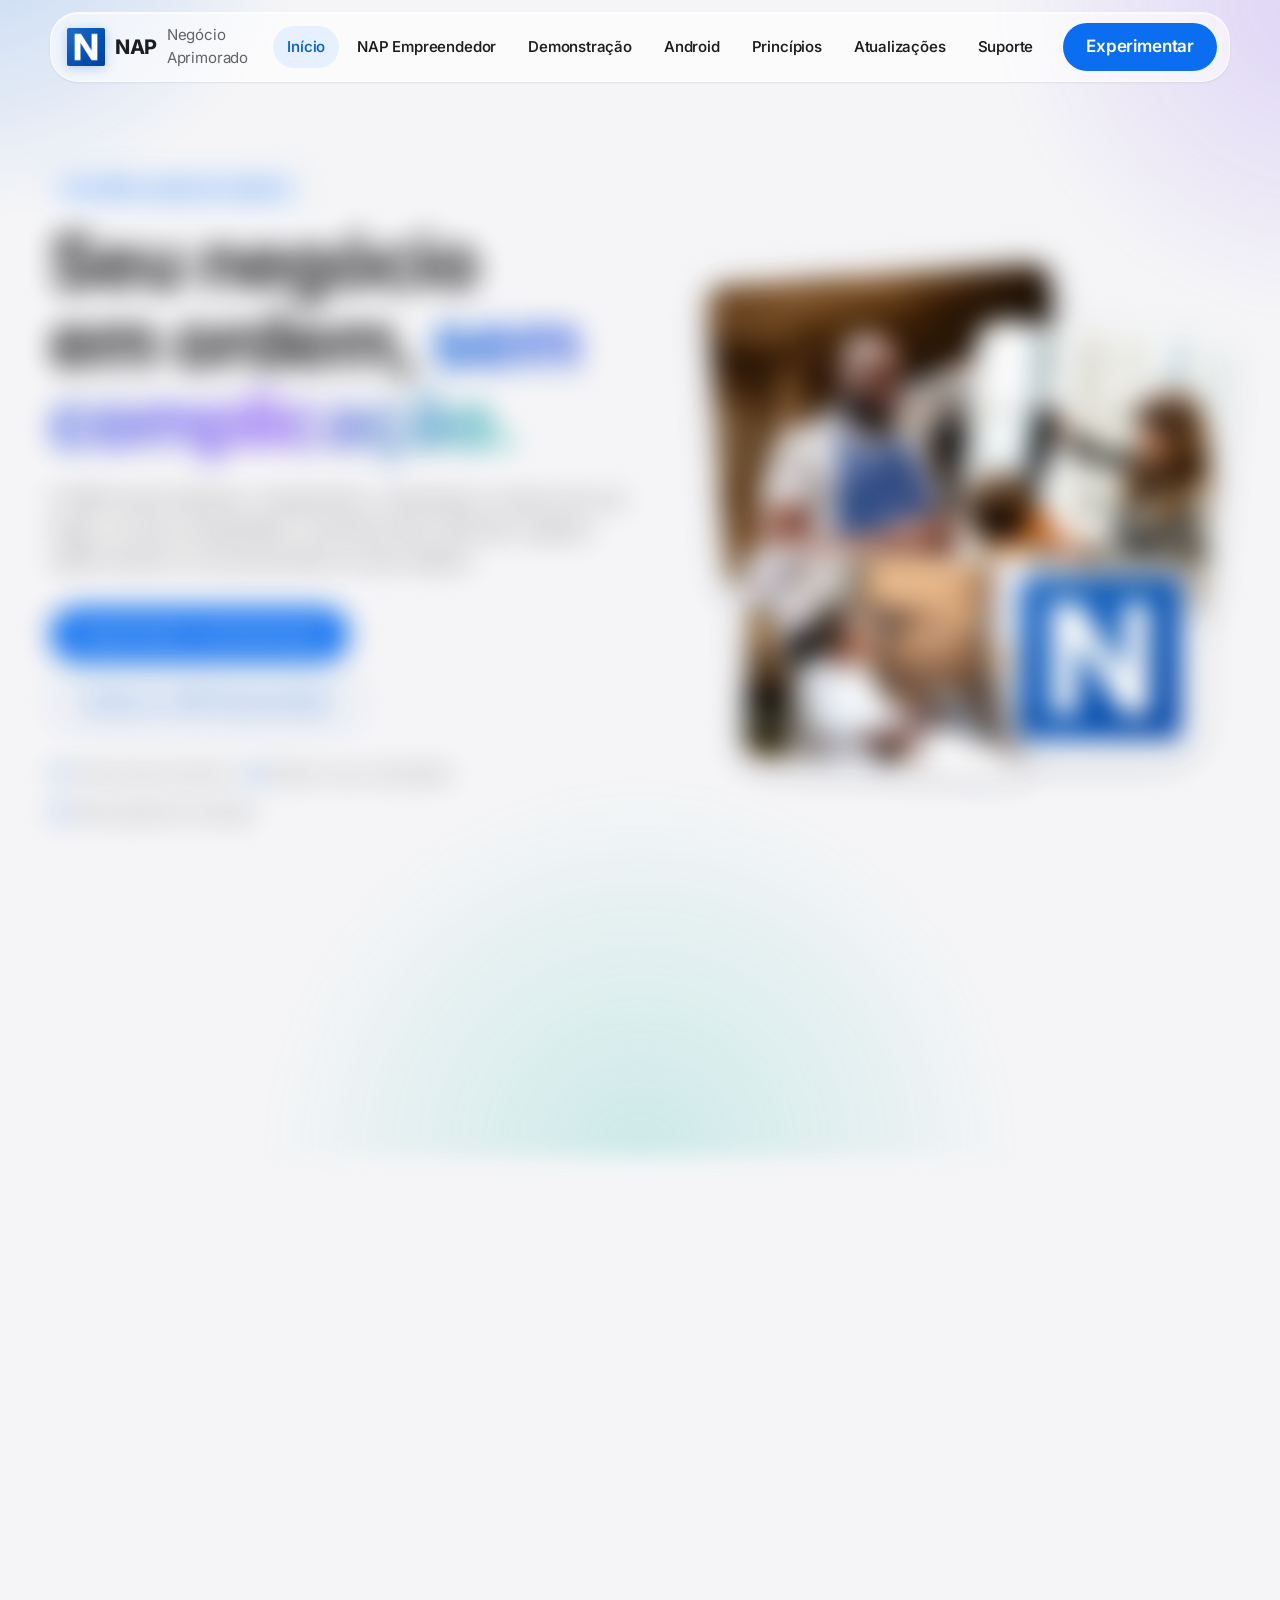
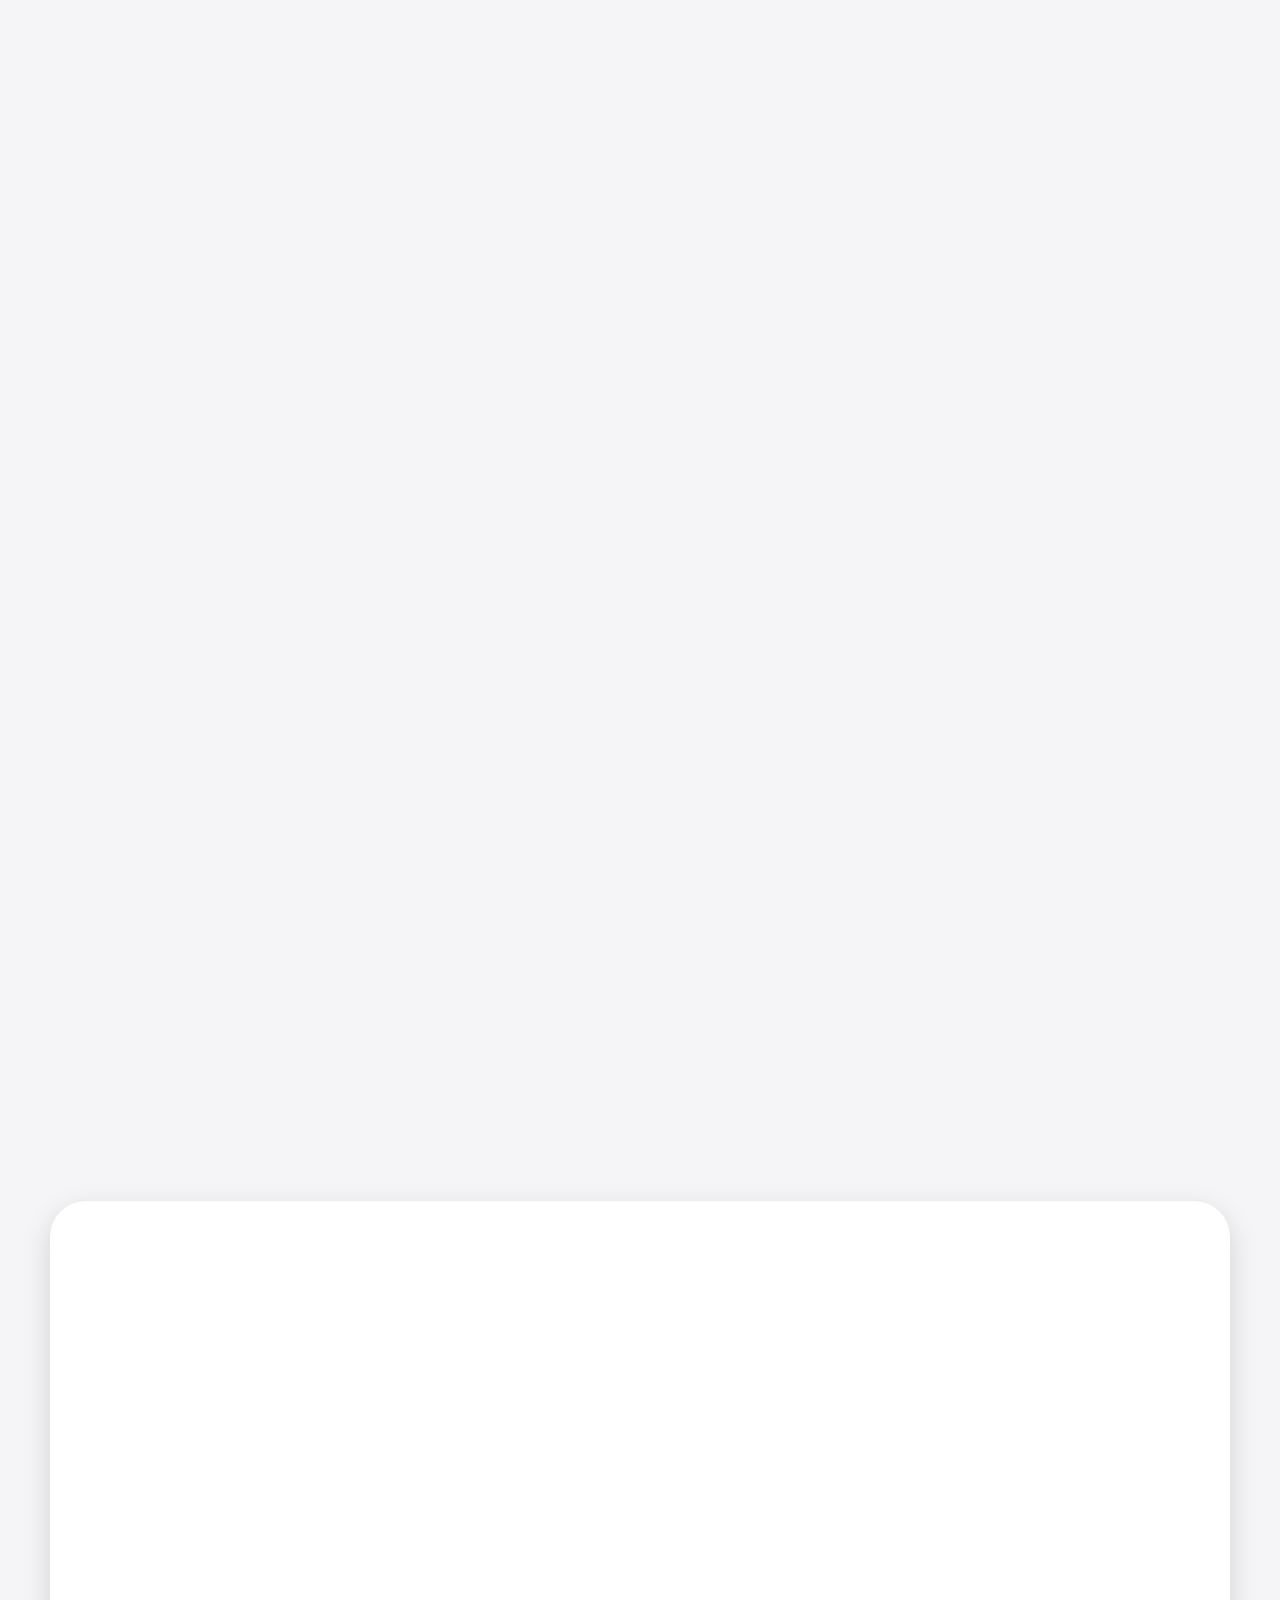
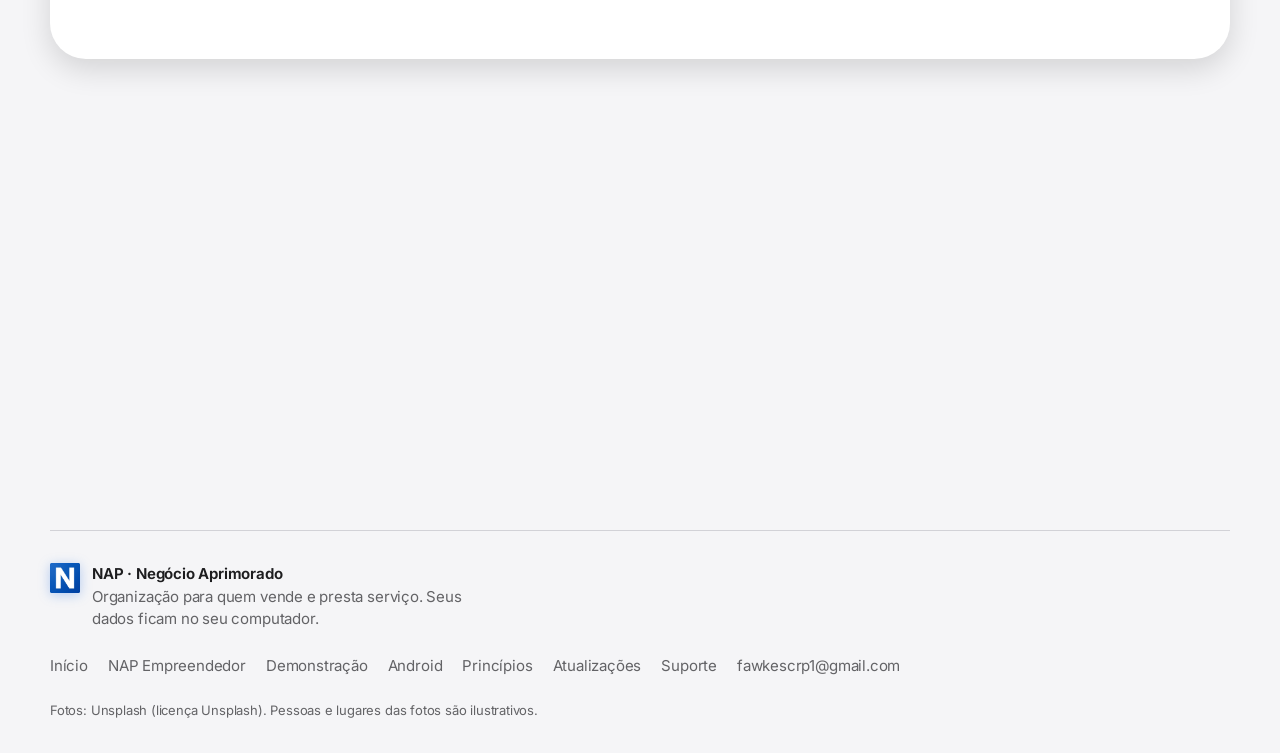
==== commit 8773df89: "Site: registro de atualizacoes so com novidades relevantes Co-Authored-By: Claude Sonnet 5.5 <norepl" ====
--- a/index.html
+++ b/index.html
@@ -20,7 +20,7 @@
         } catch (e) {}
       })()
     </script>
-    <script type="module" crossorigin src="./assets/index-D03T4zHF.js"></script>
+    <script type="module" crossorigin src="./assets/index-Dad3F6ri.js"></script>
     <link rel="stylesheet" crossorigin href="./assets/index-DUmxbZgq.css">
   </head>
   <body>
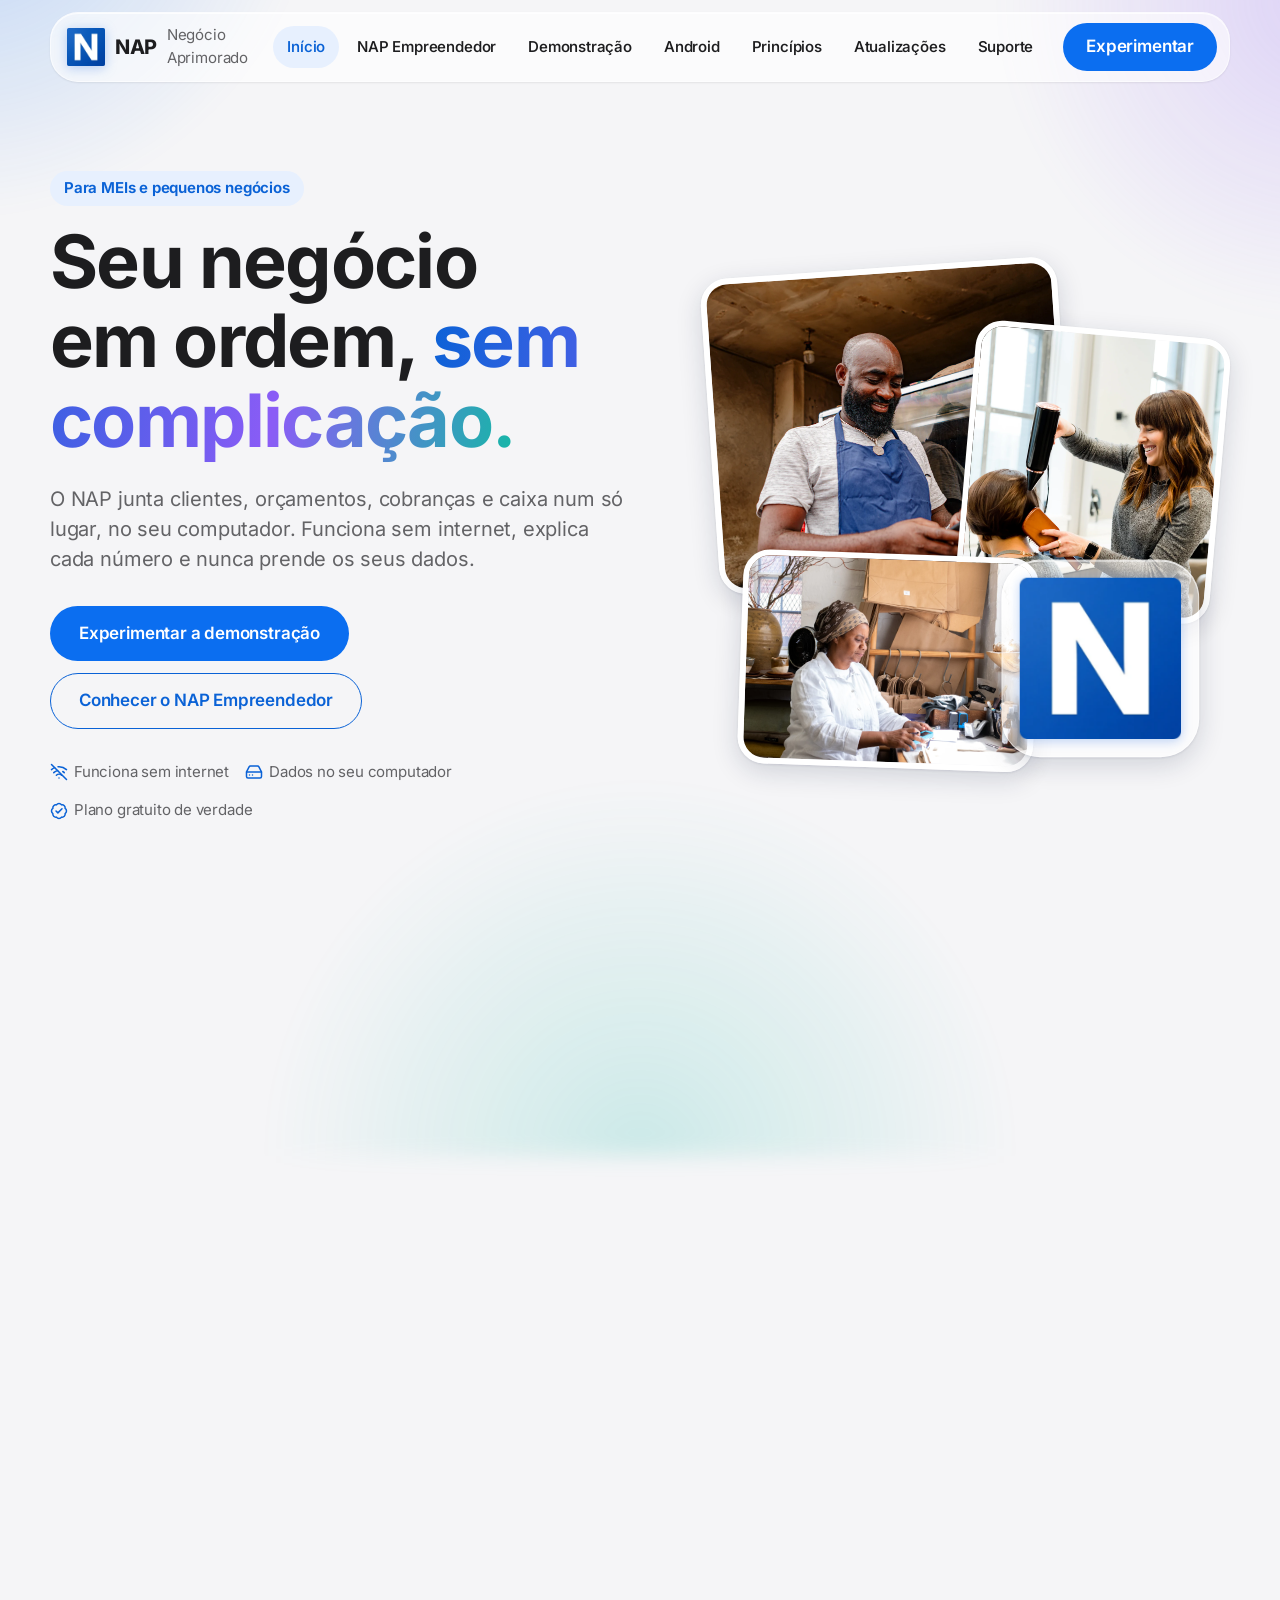
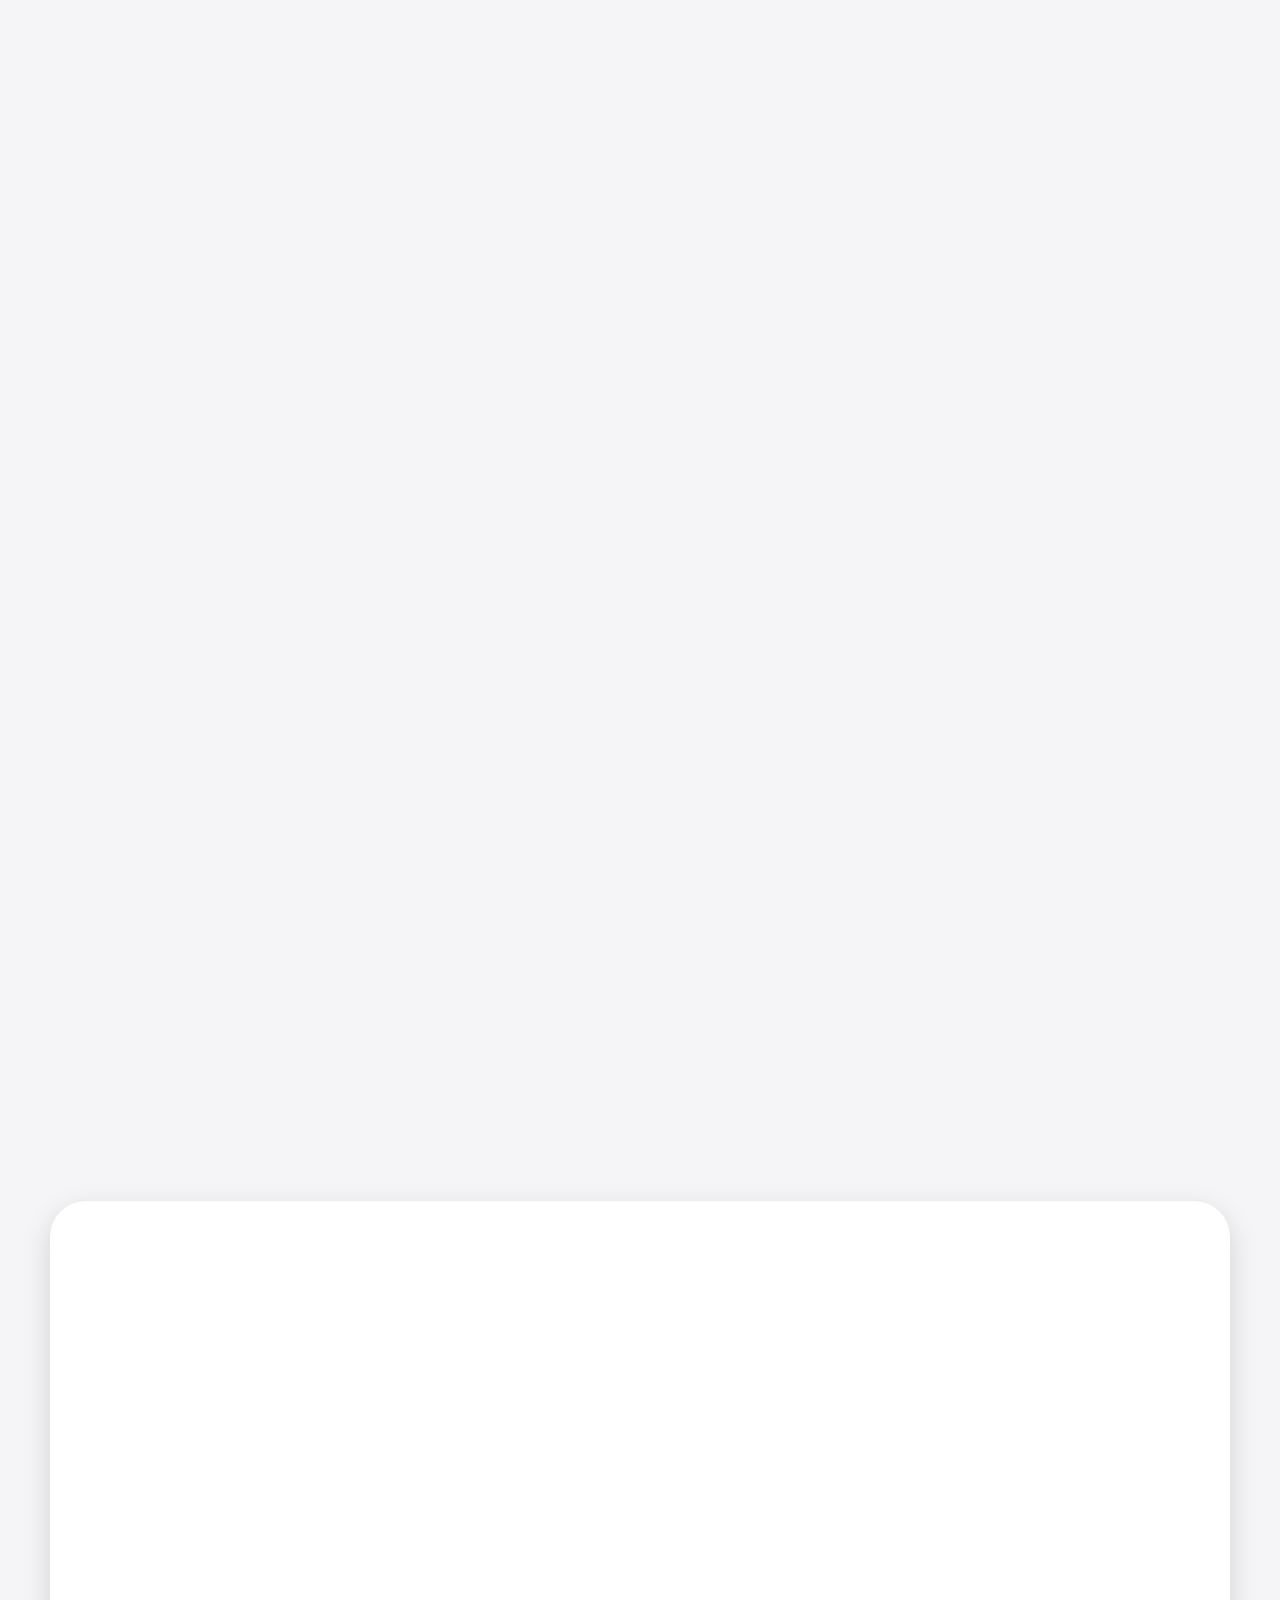
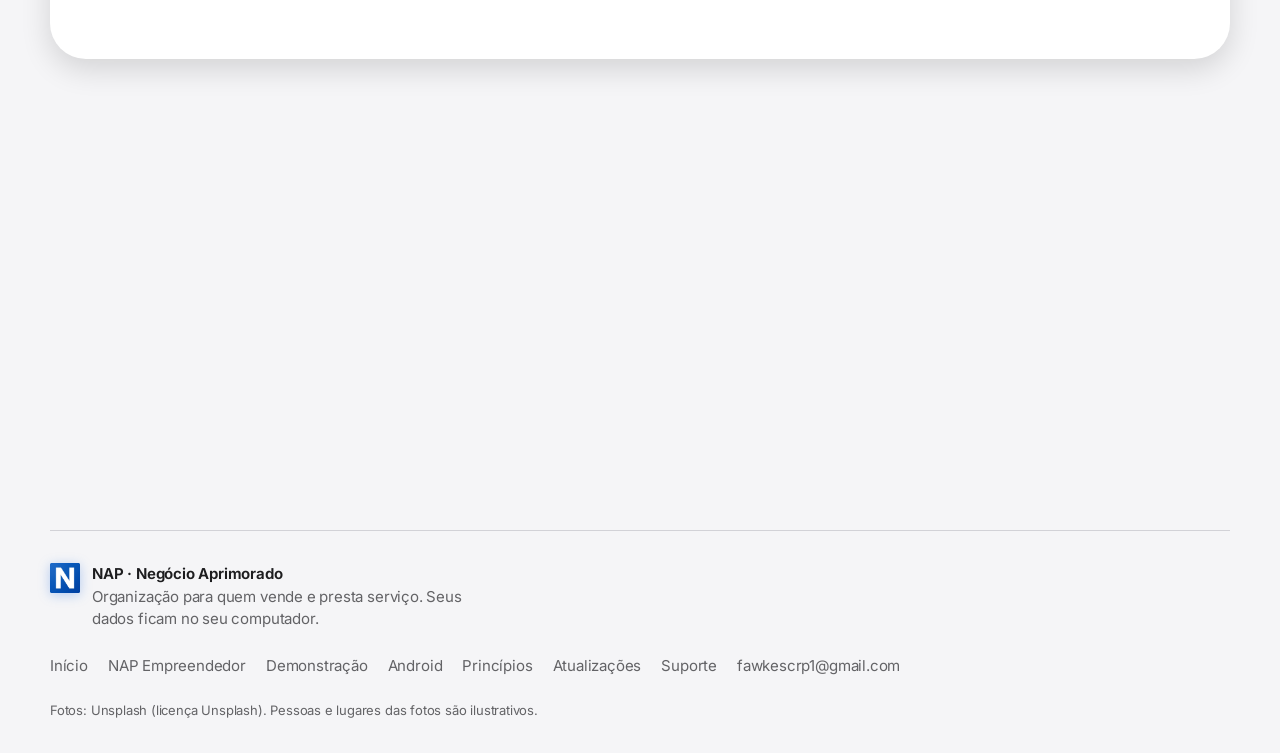
==== commit 540ee9e3: "Site: registro da versao 0.8.0 Co-Authored-By: Claude Sonnet 5.5 <noreply@anthropic.com>" ====
--- a/index.html
+++ b/index.html
@@ -20,7 +20,7 @@
         } catch (e) {}
       })()
     </script>
-    <script type="module" crossorigin src="./assets/index-Dad3F6ri.js"></script>
+    <script type="module" crossorigin src="./assets/index-BA-wQLK8.js"></script>
     <link rel="stylesheet" crossorigin href="./assets/index-DUmxbZgq.css">
   </head>
   <body>
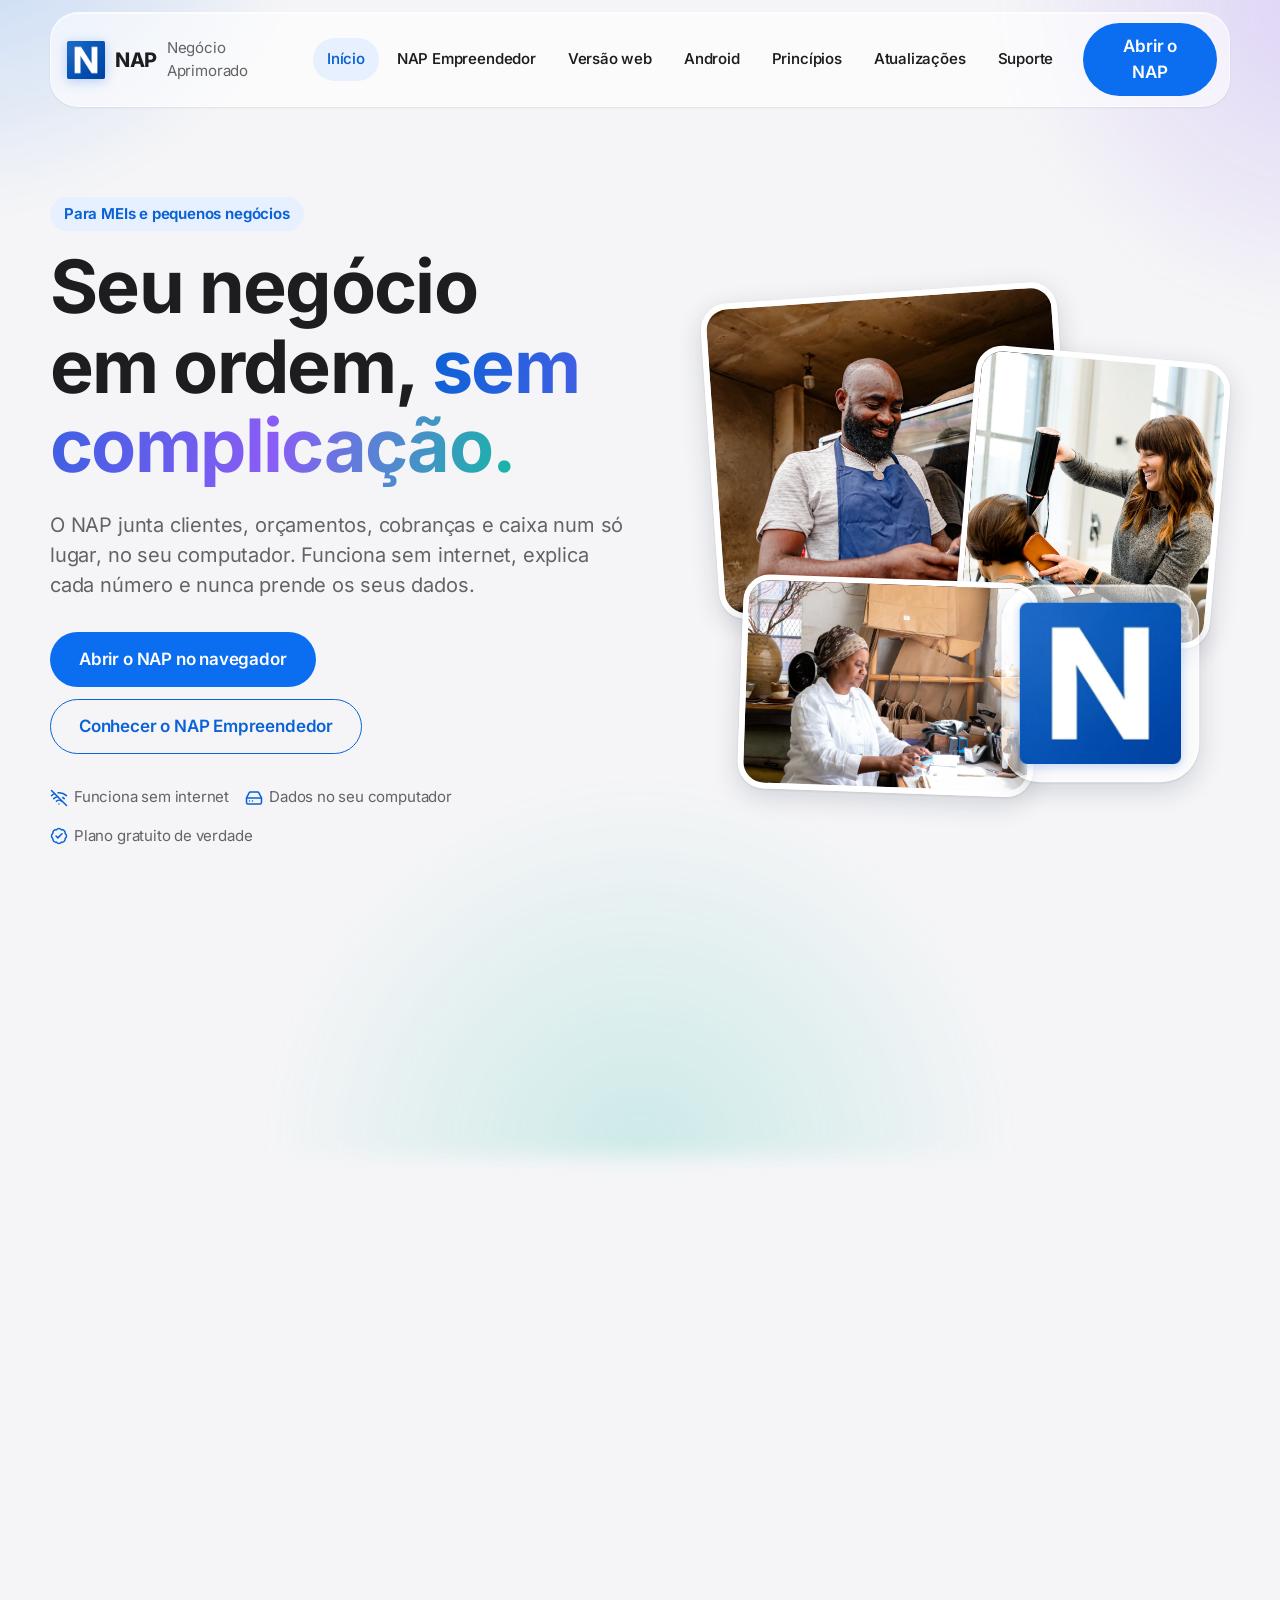
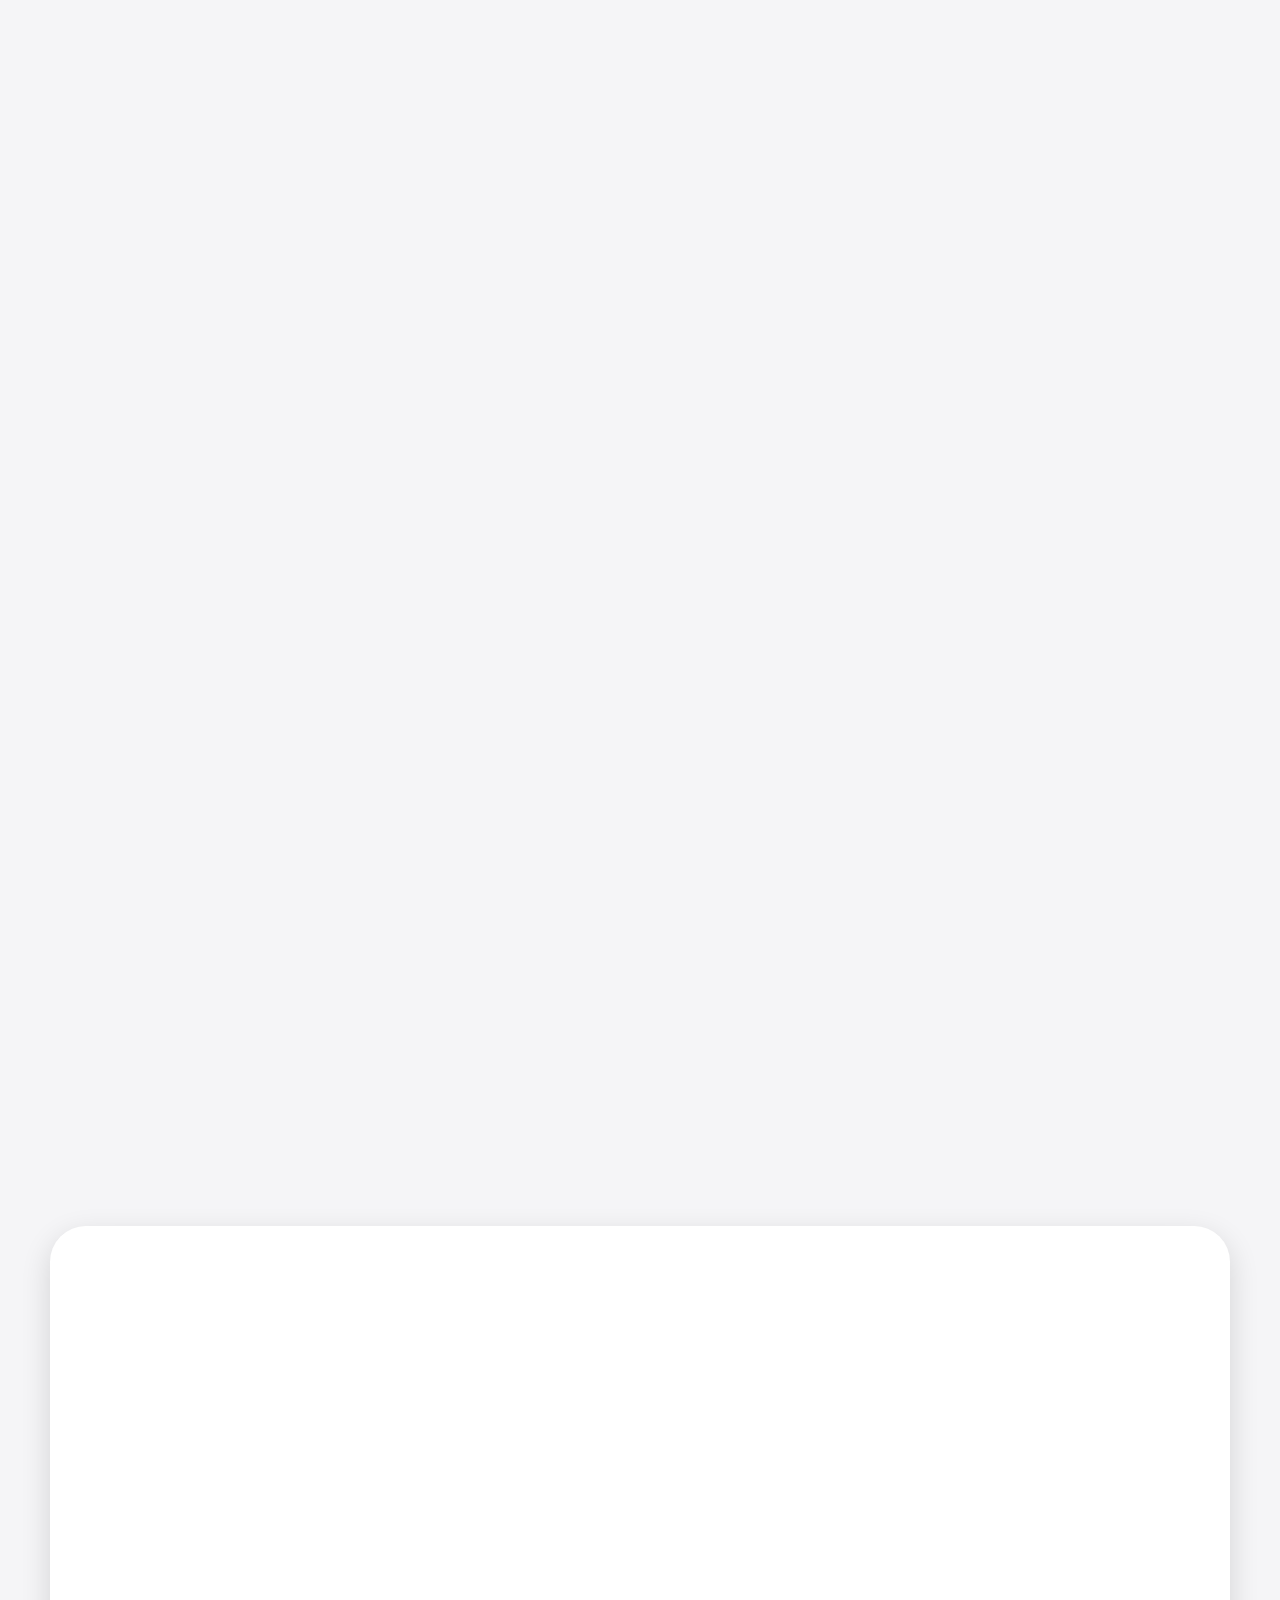
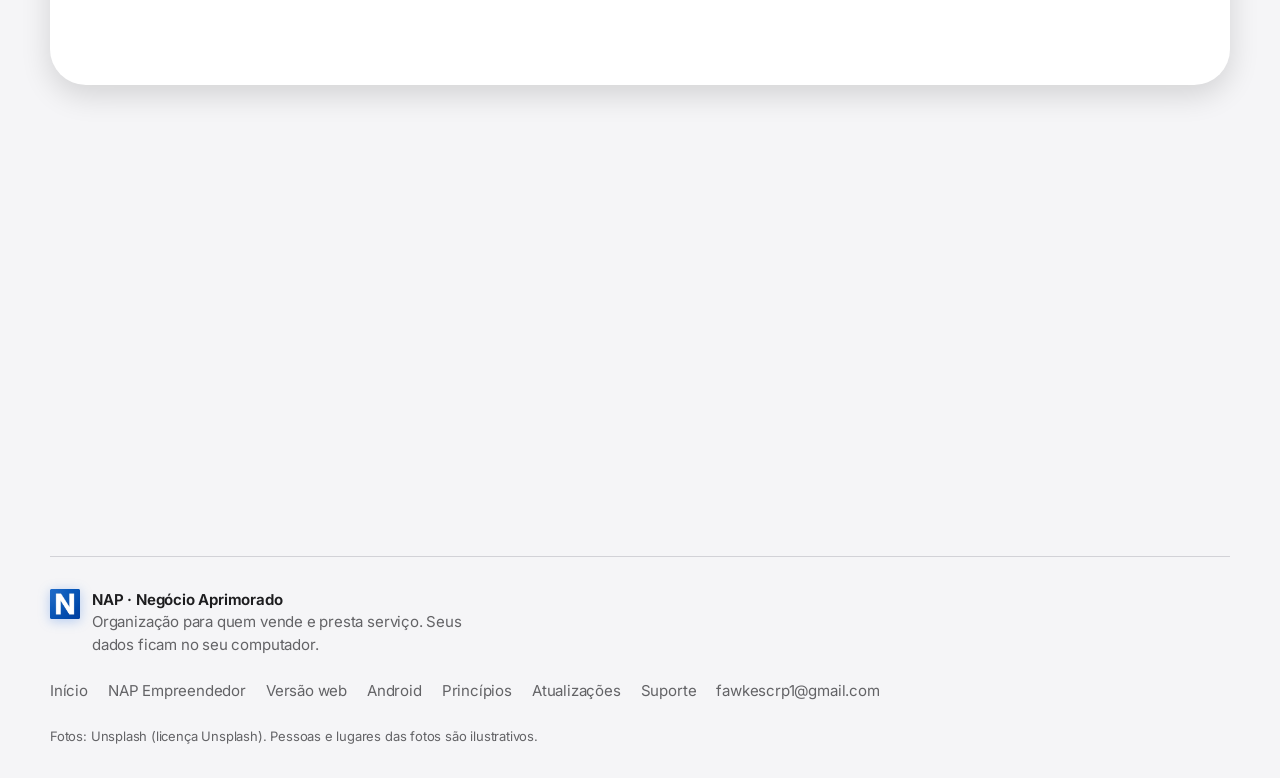
==== commit 2cc309c7: "Site: versao web em /app/ (dados reais no navegador) com aviso provisorio do endereco; registro 0.8." ====
--- a/index.html
+++ b/index.html
@@ -20,8 +20,8 @@
         } catch (e) {}
       })()
     </script>
-    <script type="module" crossorigin src="./assets/index-BA-wQLK8.js"></script>
-    <link rel="stylesheet" crossorigin href="./assets/index-DUmxbZgq.css">
+    <script type="module" crossorigin src="./assets/index-DalxAxIL.js"></script>
+    <link rel="stylesheet" crossorigin href="./assets/index-BrepPgYH.css">
   </head>
   <body>
     <div id="raiz"></div>
--- a/assets/index-BrepPgYH.css
+++ b/assets/index-BrepPgYH.css
@@ -0,0 +1 @@
+@font-face{font-family:Inter Variable;font-style:normal;font-display:swap;font-weight:100 900;src:url(./inter-latin-ext-wght-normal-DO1Apj_S.woff2)format("woff2-variations");unicode-range:U+100-2BA,U+2BD-2C5,U+2C7-2CC,U+2CE-2D7,U+2DD-2FF,U+304,U+308,U+329,U+1D00-1DBF,U+1E00-1E9F,U+1EF2-1EFF,U+2020,U+20A0-20AB,U+20AD-20C0,U+2113,U+2C60-2C7F,U+A720-A7FF}@font-face{font-family:Inter Variable;font-style:normal;font-display:swap;font-weight:100 900;src:url(./inter-latin-wght-normal-Dx4kXJAl.woff2)format("woff2-variations");unicode-range:U+??,U+131,U+152-153,U+2BB-2BC,U+2C6,U+2DA,U+2DC,U+304,U+308,U+329,U+2000-206F,U+20AC,U+2122,U+2191,U+2193,U+2212,U+2215,U+FEFF,U+FFFD}:root{--lightningcss-light:initial;--lightningcss-dark: ;color-scheme:light;--color-bg:#f5f5f7;--color-surface:#fff;--color-surface-2:#e8e8ed;--color-border:#d2d2d7;--color-border-strong:#7d7d82;--color-text:#1d1d1f;--color-text-muted:#636366;--color-accent:#0b6ef0;--color-accent-hover:#095bc7;--color-on-accent:#fff;--color-accent-text:#0a62d6;--color-accent-soft:#e7f0fe;--color-focus:#0b6ef0;--color-segment-active:#fff;--color-success:#0b6b3a;--color-success-bg:#e3f4ea;--color-warning:#7a4d00;--color-warning-bg:#fff1d1;--color-danger:#b3261e;--color-danger-bg:#fce8e6;--color-danger-solid:#b3261e;--color-on-danger:#fff;--color-info:#1b54b0;--color-info-bg:#e5eefb;--glass-bg:#ffffff94;--glass-border:#ffffff8c;--glass-highlight:#ffffffbf;--color-ambient-a:#b9d2ff;--color-ambient-b:#dccaff;--color-ambient-c:#b8ecdc;--shadow-sm:0 1px 2px #00000014;--shadow-md:0 10px 30px #00000024;--shadow-float:0 8px 28px #141e3c29, 0 1px 3px #141e3c1a;--font-sans:"Inter Variable", "Inter", -apple-system, BlinkMacSystemFont, "SF Pro Text", "Segoe UI Variable Text", "Segoe UI", system-ui, Roboto, "Helvetica Neue", Arial, sans-serif;--fs-xs:.8125rem;--fs-sm:.9375rem;--fs-md:1.0625rem;--fs-lg:1.3125rem;--fs-xl:1.75rem;--fs-title:2.125rem;--fs-display:2.5rem;--fs-number:2.5rem;--ls-body:-.011em;--ls-heading:-.022em;--sp-1:.25rem;--sp-2:.5rem;--sp-3:.75rem;--sp-4:1rem;--sp-5:1.5rem;--sp-6:2rem;--sp-7:3rem;--sp-8:4rem;--sp-card:1.5rem;--radius-sm:10px;--radius-md:16px;--radius-lg:24px;--radius-pill:980px;--ease:cubic-bezier(.4, 0, .6, 1);--ease-out:cubic-bezier(0, 0, .2, 1);--dur-fast:.24s;--dur:.32s;--dur-enter:.5s;--stagger:60ms;--ease-spring:cubic-bezier(.34, 1.56, .64, 1);--dur-press:90ms;--dur-pop:.42s;--tap:44px;--sidebar-w:264px;--sidebar-w-collapsed:88px;--topbar-h:52px;--bottomnav-h:60px;--content-max:64rem}:root[data-theme=dark]{--lightningcss-light: ;--lightningcss-dark:initial;color-scheme:dark;--color-bg:#000;--color-surface:#1c1c1e;--color-surface-2:#2c2c2e;--color-border:#38383a;--color-border-strong:#8e8e93;--color-text:#f5f5f7;--color-text-muted:#a1a1a6;--color-accent:#0b6ef0;--color-accent-hover:#095bc7;--color-on-accent:#fff;--color-accent-text:#4da3ff;--color-accent-soft:#0b2a52;--color-focus:#4da3ff;--color-segment-active:#636366;--color-success:#6fd9a0;--color-success-bg:#12291d;--color-warning:#f4c766;--color-warning-bg:#2e2410;--color-danger:#ff9c94;--color-danger-bg:#331715;--color-danger-solid:#ff8a80;--color-on-danger:#2b0a08;--color-info:#9cc3ff;--color-info-bg:#14253f;--glass-bg:#1c1c1e8c;--glass-border:#ffffff29;--glass-highlight:#ffffff38;--color-ambient-a:#0f3a7a;--color-ambient-b:#3b1f73;--color-ambient-c:#0b4a43;--shadow-sm:0 1px 2px #00000080;--shadow-md:0 10px 30px #0009;--shadow-float:0 10px 32px #0000008c, 0 1px 3px #00000080}.mascote{transform-origin:50% 100%;-webkit-user-select:none;user-select:none;will-change:transform;flex:none;place-items:center;display:inline-grid}.mascote img{pointer-events:none;filter:drop-shadow(0 2px 6px #0b5cde47);width:100%;height:100%;display:block}@media (prefers-reduced-motion:no-preference){.mascote img{animation:4.6s ease-in-out infinite mascote-flutua}.mascote--troca{animation:.52s cubic-bezier(.3,.7,.4,1) both mascote-troca}.mascote--dormindo:not(.mascote--troca){animation:3.2s ease-in-out infinite mascote-respira}.mascote:hover:not(.mascote--troca):not(.mascote--dormindo){animation:.9s ease-in-out infinite alternate mascote-atento}}@keyframes mascote-troca{0%{transform:scale(1)}22%{transform:scale(1.16,.8)translateY(2%)}42%{transform:scale(1.22,.72)translateY(3%)}62%{transform:scale(.86,1.18)translateY(-6%)}80%{transform:scale(1.06,.95)}to{transform:scale(1)}}@keyframes mascote-respira{50%{transform:scale(1.03,.96)}}@keyframes mascote-atento{to{transform:translateY(-4%)scale(.98,1.03)}}@keyframes mascote-flutua{0%,to{translate:0 2%;rotate:-1.2deg}50%{translate:0 -6%;rotate:1.2deg}}*,:before,:after{box-sizing:border-box}html{-webkit-text-size-adjust:100%;scroll-padding-top:96px}body{background:var(--color-bg);min-height:100vh;color:var(--color-text);font-family:var(--font-sans);font-size:var(--fs-md);letter-spacing:var(--ls-body);-webkit-font-smoothing:antialiased;margin:0;line-height:1.5;overflow-x:hidden}body:before{content:"";z-index:-1;background:radial-gradient(40vmax 40vmax at 12% 8%, color-mix(in srgb, var(--color-accent) 26%, transparent), transparent 70%), radial-gradient(36vmax 36vmax at 88% 18%, #8b5cf638, transparent 70%), radial-gradient(42vmax 42vmax at 50% 100%, #14b8a62e, transparent 70%);filter:blur(10px);position:fixed;inset:-20vmax}@media (prefers-reduced-motion:no-preference){body:before{animation:28s ease-in-out infinite alternate manchas}}@keyframes manchas{to{transform:translate(3vmax,-2vmax)scale(1.06)}}h1,h2,h3,summary{text-wrap:balance}body{text-wrap:pretty}h1,h2,h3{letter-spacing:var(--ls-heading);margin:0;line-height:1.08}h1{font-size:clamp(2.4rem,6.2vw,4.6rem);font-weight:700}h2{font-size:clamp(1.7rem,3.6vw,2.6rem);font-weight:700}h3{font-size:1.15rem;font-weight:650}p{margin:0}a{color:var(--color-accent-text)}img{max-width:100%}.oculto{clip:rect(0 0 0 0);white-space:nowrap;width:1px;height:1px;position:absolute;overflow:hidden}.pular{z-index:100;background:var(--color-accent);color:var(--color-on-accent);border-radius:12px;padding:10px 16px;position:absolute;top:-60px;left:12px}.pular:focus{top:12px}:focus-visible{outline:3px solid var(--color-focus);outline-offset:3px}.destaque{background:linear-gradient(100deg, var(--color-accent-text), #8b5cf6 60%, #14b8a6);color:#0000;-webkit-background-clip:text;background-clip:text}.topo{z-index:50;align-items:center;gap:var(--sp-4);border:1px solid var(--glass-border);background:var(--glass-bg);-webkit-backdrop-filter:blur(22px)saturate(1.6);width:min(1180px,100% - 24px);box-shadow:inset 0 1px 0 var(--glass-highlight), var(--shadow-sm);border-radius:28px;margin:12px auto 0;padding:10px 12px 10px 16px;transition:box-shadow .24s;display:flex;position:sticky;top:12px}.topo--rolou{box-shadow:inset 0 1px 0 var(--glass-highlight), var(--shadow-float)}.marca{color:var(--color-text);align-items:center;gap:10px;text-decoration:none;display:inline-flex}.marca__nome{letter-spacing:-.02em;font-size:1.25rem;font-weight:750}.marca__sub{color:var(--color-text-muted);font-size:var(--fs-sm)}.menu{gap:4px;margin-left:auto;display:flex}.menu__item{color:var(--color-text);font-size:var(--fs-sm);white-space:nowrap;border-radius:999px;padding:10px 14px;font-weight:550;text-decoration:none;transition:background-color .2s,color .2s}@media (min-width:1141px) and (max-width:1260px){.menu__item{padding:10px}}.menu__item:hover{background:color-mix(in srgb, var(--color-text) 8%, transparent)}.menu__item[aria-current=page]{background:var(--color-accent-soft);color:var(--color-accent-text)}.topo__abrir{width:44px;height:44px;color:var(--color-text);cursor:pointer;background:0 0;border:0;border-radius:999px;place-items:center;margin-left:auto;display:none}@media (max-width:980px){.marca__sub{display:none}}@media (max-width:1140px){.topo{flex-wrap:wrap}.topo__abrir{display:grid}.topo .topo__acao{display:none}.menu{flex-direction:column;flex-basis:100%;margin:4px 0 2px;display:none}.topo--aberto .menu{display:flex}.menu__item{font-size:var(--fs-md);padding:14px 16px}}.botao{min-height:44px;font-size:var(--fs-md);text-align:center;cursor:pointer;border:1px solid #0000;border-radius:999px;justify-content:center;align-items:center;gap:8px;padding:10px 22px;font-weight:600;text-decoration:none;transition:transform .42s cubic-bezier(.34,1.56,.64,1),box-shadow .24s,background-color .24s;display:inline-flex}.botao--grande{min-height:54px;padding:14px 28px;font-size:1.06rem}.botao--primario{background:var(--color-accent);color:var(--color-on-accent)}.botao--secundario{border-color:var(--color-accent-text);color:var(--color-accent-text)}@media (prefers-reduced-motion:no-preference){.botao:hover{transform:translateY(-2px)}.botao--primario:hover{box-shadow:0 12px 28px -10px color-mix(in srgb, var(--color-accent) 75%, transparent)}.botao:active{transition-duration:90ms;transform:scale(.95)}}.acoes{gap:var(--sp-3);flex-wrap:wrap;display:flex}.acoes--centro{justify-content:center}.selo{margin-bottom:var(--sp-4);background:var(--color-accent-soft);color:var(--color-accent-text);font-size:var(--fs-sm);border-radius:999px;padding:6px 14px;font-weight:650;display:inline-block}main{outline:none;width:min(1180px,100% - 32px);margin:0 auto}.heroi{grid-template-columns:1.1fr 1fr;align-items:center;gap:clamp(2rem,5vw,4rem);min-height:min(760px,100vh - 90px);padding:clamp(3rem,7vw,6rem) 0 3rem;display:grid}.heroi__lead,.cabeca__lead,.faixa__lead{max-width:38rem;margin-top:var(--sp-5);color:var(--color-text-muted);font-size:clamp(1.05rem,1.6vw,1.25rem)}.heroi .acoes{margin-top:var(--sp-6)}.garantias{gap:var(--sp-4);margin:var(--sp-6) 0 0;color:var(--color-text-muted);font-size:var(--fs-sm);flex-wrap:wrap;padding:0;list-style:none;display:flex}.garantias li{align-items:center;gap:6px;display:inline-flex}.garantias svg{color:var(--color-accent-text)}.heroi__palco{aspect-ratio:1;justify-self:center;width:100%;max-width:560px;position:relative}.foto{object-fit:cover;border:6px solid var(--color-surface);box-shadow:var(--shadow-float);border-radius:28px;position:absolute}.foto--a{width:70%;height:62%;top:0;left:0;transform:rotate(-4deg)}.foto--b{width:50%;height:56%;top:12%;right:0;transform:rotate(5deg)}.foto--c{width:58%;height:42%;bottom:2%;left:6%;transform:rotate(2deg)}@media (prefers-reduced-motion:no-preference){.foto--a{animation:9s ease-in-out infinite alternate flutua}.foto--b{animation:11s ease-in-out -3s infinite alternate flutua}.foto--c{animation:10s ease-in-out -6s infinite alternate flutua}}@keyframes flutua{to{translate:0 -12px}}.heroi__mascote{border:1px solid var(--glass-border);background:var(--glass-bg);-webkit-backdrop-filter:blur(20px)saturate(1.5);box-shadow:inset 0 1px 0 var(--glass-highlight), var(--shadow-float);border-radius:40px;place-items:center;padding:18px;display:grid;position:absolute;bottom:4%;right:4%}@media (max-width:860px){.heroi{grid-template-columns:1fr;min-height:auto;padding-top:2.5rem}.heroi__palco{max-width:440px}}.cabeca{text-align:center;max-width:52rem;margin:0 auto;padding:clamp(3rem,8vw,6rem) 0 2rem}.cabeca .cabeca__lead{margin-inline:auto}.cabeca .acoes{margin-top:var(--sp-6)}.secao{padding:clamp(2.5rem,6vw,4.5rem) 0}.secao>h2{margin-bottom:var(--sp-6);text-align:center}.secao--estreita{max-width:52rem;margin:0 auto}.faixa{text-align:center;padding:clamp(2.5rem,6vw,4.5rem) 0}.faixa__lead{margin-inline:auto}.mosaico{gap:var(--sp-4);margin-top:var(--sp-7);grid-template-columns:repeat(4,1fr);display:grid}.mosaico img{aspect-ratio:3/4;object-fit:cover;width:100%;box-shadow:var(--shadow-md);border-radius:24px}.mosaico img:nth-child(2n){margin-top:2.5rem}@media (max-width:760px){.mosaico{grid-template-columns:repeat(2,1fr)}}.cartoes{gap:var(--sp-4);grid-template-columns:repeat(auto-fit,minmax(min(100%,20rem),1fr));display:grid}.cartoes--4{grid-template-columns:repeat(auto-fit,minmax(min(100%,15rem),1fr))}.cartao{gap:var(--sp-3);border:1px solid var(--color-border);background:var(--color-surface);box-shadow:var(--shadow-sm);border-radius:24px;flex-direction:column;padding:1.6rem;transition:transform .42s cubic-bezier(.34,1.56,.64,1),box-shadow .24s,opacity .7s cubic-bezier(.2,.8,.2,1),filter .7s cubic-bezier(.2,.8,.2,1);display:flex}@media (prefers-reduced-motion:no-preference){.cartao:hover{box-shadow:var(--shadow-float);transform:translateY(-4px)}}.cartao p{color:var(--color-text-muted);font-size:var(--fs-sm)}.cartao .botao{align-self:flex-start;margin-top:auto}.cartao--destaque{border-color:color-mix(in srgb, var(--color-accent) 45%, var(--color-border));background:linear-gradient(160deg, var(--color-accent-soft), var(--color-surface) 70%)}.cartao__icone{background:linear-gradient(140deg, var(--color-accent), #6d5df6);color:#fff;width:48px;height:48px;box-shadow:0 10px 22px -12px var(--color-accent);border-radius:16px;place-items:center;display:grid}.passos{gap:var(--sp-5);grid-template-columns:repeat(3,1fr);margin:0;padding:0;list-style:none;display:grid}.passos li{gap:var(--sp-2);background:var(--color-surface);border-radius:24px;flex-direction:column;padding:1.6rem;display:flex}.passos p{color:var(--color-text-muted)}.passos__n{width:44px;height:44px;margin-bottom:var(--sp-2);background:var(--color-accent);color:var(--color-on-accent);border-radius:999px;place-items:center;font-weight:750;display:grid}@media (max-width:760px){.passos{grid-template-columns:1fr}}.banda{background:var(--color-surface);box-shadow:var(--shadow-md);border-radius:36px;grid-template-columns:1fr 1fr;align-items:center;gap:clamp(1.5rem,5vw,4rem);margin:clamp(2rem,5vw,4rem) 0;padding:clamp(1.25rem,3vw,2rem);display:grid}.banda img{aspect-ratio:4/3;object-fit:cover;border-radius:26px;width:100%}.banda>div{align-items:flex-start;gap:var(--sp-4);flex-direction:column;display:flex}.banda h2{align-items:center;gap:10px;display:inline-flex}.banda p{color:var(--color-text-muted)}.banda--invertida img{order:2}.nota{font-size:var(--fs-sm)}@media (max-width:760px){.banda{grid-template-columns:1fr}.banda--invertida img{order:0}}.lista-check,.lista-numerada{color:var(--color-text);gap:10px;margin:0;padding-left:1.3rem;display:grid}.lista-check li::marker{content:"✓  ";color:var(--color-accent-text);font-weight:700}.chamada{align-items:center;gap:var(--sp-4);background:linear-gradient(135deg, var(--color-accent), #6d5df6 60%, #0ea5a4);color:#fff;text-align:center;border-radius:40px;flex-direction:column;margin:clamp(2rem,5vw,4rem) 0;padding:clamp(2.5rem,6vw,4.5rem) 1.5rem;display:flex}.chamada p{opacity:.92;max-width:36rem}.chamada .botao--primario{color:#0b4fc2;background:#fff}.tabela{border:1px solid var(--color-border);background:var(--color-surface);border-radius:24px;overflow-x:auto}.tabela table{border-collapse:collapse;width:100%}.tabela th,.tabela td{border-bottom:1px solid var(--color-border);text-align:left;padding:14px 18px}.tabela td{text-align:center}.tabela thead th{color:var(--color-text-muted);font-size:var(--fs-sm)}.tabela thead th:not(:first-child){text-align:center}.tabela tbody th{font-weight:500}.tabela tr:last-child th,.tabela tr:last-child td{border-bottom:0}.tabela svg[aria-label=Incluído]{color:var(--color-success)}.tabela svg[aria-label=Não\ incluído]{color:var(--color-text-muted)}@media (max-width:600px){.tabela th,.tabela td{font-size:var(--fs-sm);padding:10px 8px}.tabela thead th:not(:first-child){font-size:.72rem}}.perguntas{gap:var(--sp-3);display:grid}.perguntas details{border:1px solid var(--color-border);background:var(--color-surface);border-radius:20px;transition:opacity .7s cubic-bezier(.2,.8,.2,1),filter .7s cubic-bezier(.2,.8,.2,1),transform .7s cubic-bezier(.2,.8,.2,1)}.perguntas summary{cursor:pointer;padding:18px 22px;font-weight:600;list-style:none}.perguntas summary:after{content:"+";float:right;color:var(--color-accent-text);font-size:1.3rem;line-height:1;transition:transform .3s cubic-bezier(.34,1.56,.64,1)}.perguntas details[open] summary:after{transform:rotate(45deg)}.perguntas details p{color:var(--color-text-muted);padding:0 22px 20px}.rodape{justify-content:space-between;gap:var(--sp-5);width:min(1180px,100% - 32px);padding-top:var(--sp-6);border-top:1px solid var(--color-border);color:var(--color-text-muted);font-size:var(--fs-sm);flex-wrap:wrap;margin:clamp(3rem,7vw,5rem) auto 2rem;display:flex}.rodape__marca{align-items:flex-start;gap:12px;max-width:26rem;display:flex}.rodape__nome{color:var(--color-text);font-weight:650}.rodape__links{flex-wrap:wrap;gap:8px 20px;display:flex}.rodape__links a{color:var(--color-text-muted);text-decoration:none}.rodape__links a:hover{color:var(--color-text)}.rodape__credito{font-size:var(--fs-xs);flex-basis:100%}@media (prefers-reduced-motion:no-preference){.pagina{animation:.64s cubic-bezier(.2,.8,.2,1) both blur-entra}.pagina--saindo{animation:.26s cubic-bezier(.4,0,1,1) both blur-sai}[data-revelar]{opacity:0;filter:blur(14px);transition:opacity .76s cubic-bezier(.2,.8,.2,1),filter .76s cubic-bezier(.2,.8,.2,1),transform .9s cubic-bezier(.2,.9,.25,1);transform:translateY(22px)scale(.985)}[data-revelar].visivel{opacity:1;filter:none;transform:none}.cartao.visivel:hover{transition-duration:.76s,.76s,.42s;transform:translateY(-4px)}.heroi__palco[data-revelar]{transform:translateY(26px)scale(.96)}}@keyframes blur-entra{0%{opacity:0;filter:blur(16px);transform:translateY(18px)}to{opacity:1;filter:none;transform:none}}@keyframes blur-sai{to{opacity:0;filter:blur(14px);transform:translateY(-10px)scale(.99)}}.tempo{gap:22px;margin:0;padding:0 0 0 22px;list-style:none;display:grid;position:relative}.tempo:before{content:"";background:linear-gradient(var(--color-accent), color-mix(in srgb, var(--color-accent) 10%, transparent));border-radius:2px;width:2px;position:absolute;top:8px;bottom:8px;left:5px}.tempo__item{border:1px solid var(--color-border);background:var(--color-surface);border-radius:24px;gap:12px;padding:24px;display:grid;position:relative}.tempo__item:before{content:"";background:var(--color-accent);width:12px;height:12px;box-shadow:0 0 0 5px var(--color-accent-soft);border-radius:50%;position:absolute;top:30px;left:-23px}.tempo__item h2{font-size:clamp(1.25rem,2.6vw,1.6rem)}.tempo__cabeca{color:var(--color-text-muted);font-size:var(--fs-sm);flex-wrap:wrap;align-items:center;gap:8px 14px;display:flex}.tempo__versao{background:var(--color-accent-soft);color:var(--color-accent-text);border-radius:999px;align-items:center;gap:6px;padding:4px 12px;font-weight:650;display:inline-flex}.tempo__lista{gap:8px;margin:0;padding-left:1.2rem;display:grid}.tempo__dados{flex-wrap:wrap;gap:8px;margin:0;padding:0;list-style:none;display:flex}.tempo__dados li{border:1px solid var(--color-border);color:var(--color-text-muted);font-size:var(--fs-sm);border-radius:999px;padding:4px 12px}@media (max-width:600px){.tempo__item{padding:18px}}@media (prefers-reduced-motion:no-preference){.cartao__icone,.passos__n,.tempo__versao{transition:transform .42s var(--ease-spring)}.cartao:hover,.cartao.visivel:hover{box-shadow:0 24px 44px -26px var(--color-accent);transform:translateY(-5px)scale(1.012)}.cartao:hover .cartao__icone{transform:rotate(-7deg)scale(1.1)}.passos li.visivel:hover,.tempo__item.visivel:hover,.perguntas details:hover{transform:translateY(-3px)}.passos li:hover .passos__n{transform:rotate(-8deg)scale(1.12)}.tempo__item:hover .tempo__versao{transform:scale(1.06)}.perguntas details{transition:transform .42s var(--ease-spring)}.mosaico img{transition:transform .52s var(--ease-spring)}.mosaico img:hover{transform:scale(1.04)rotate(-1deg)}.botao{transition:transform .36s var(--ease-spring), box-shadow .24s ease, background-color .2s ease}.botao:hover{transform:translateY(-2px)scale(1.03)}.botao:active{transform:scale(.96)}}.botao--desativado{opacity:.6;cursor:not-allowed;background:var(--color-surface-2,var(--color-surface));color:var(--color-text-muted);border:1px dashed var(--color-border);box-shadow:none}.celulares{grid-template-columns:repeat(4,minmax(0,1fr));gap:clamp(16px,3vw,40px);margin:0;padding:0;list-style:none;display:grid}.celular{text-align:center;gap:14px;margin:0;display:grid}.celular__moldura{background:linear-gradient(160deg,#2b2f3a,#0d0f14);border-radius:38px;padding:9px;position:relative;box-shadow:inset 0 0 0 1.5px #ffffff1f,0 30px 50px -28px #0b143c8c,0 10px 18px -12px #0006}.celular__moldura:before{content:"";z-index:1;background:#05060a;border-radius:50%;width:11px;height:11px;position:absolute;top:17px;left:50%;transform:translate(-50%);box-shadow:inset 0 0 0 2px #1b1e27}.celular__moldura img{background:var(--color-surface);border-radius:30px;width:100%;height:auto;display:block}.celular figcaption{gap:2px;display:grid}.celular figcaption span{color:var(--color-text-muted);font-size:var(--fs-sm)}.celulares__item:nth-child(2n){margin-top:2.5rem}@media (prefers-reduced-motion:no-preference){.celular{animation:6s ease-in-out infinite ferramenta-flutua-site}.celulares__item:nth-child(2n) .celular{animation-duration:7s;animation-delay:-2.4s}.celulares__item:nth-child(3n) .celular{animation-delay:-4.1s}.celular__moldura{transition:transform .52s var(--ease-spring), box-shadow .42s ease}.celular:hover .celular__moldura{transform:translateY(-6px)rotate(-1.5deg)scale(1.03)}}@keyframes ferramenta-flutua-site{50%{translate:0 -8px}}@media (max-width:900px){.celulares{grid-template-columns:repeat(2,minmax(0,1fr))}}@media (max-width:460px){.celulares__item:nth-child(2n){margin-top:1.5rem}}.aviso-site{border:1px solid color-mix(in srgb, #f59e0b 55%, var(--color-border));background:color-mix(in srgb, #f59e0b 12%, var(--color-surface));border-radius:20px;align-items:flex-start;gap:14px;padding:18px 20px;display:flex}.aviso-site svg{color:#b45309;flex:none;margin-top:2px}.aviso-site p{color:var(--color-text-muted);font-size:var(--fs-sm);margin:4px 0 0}
